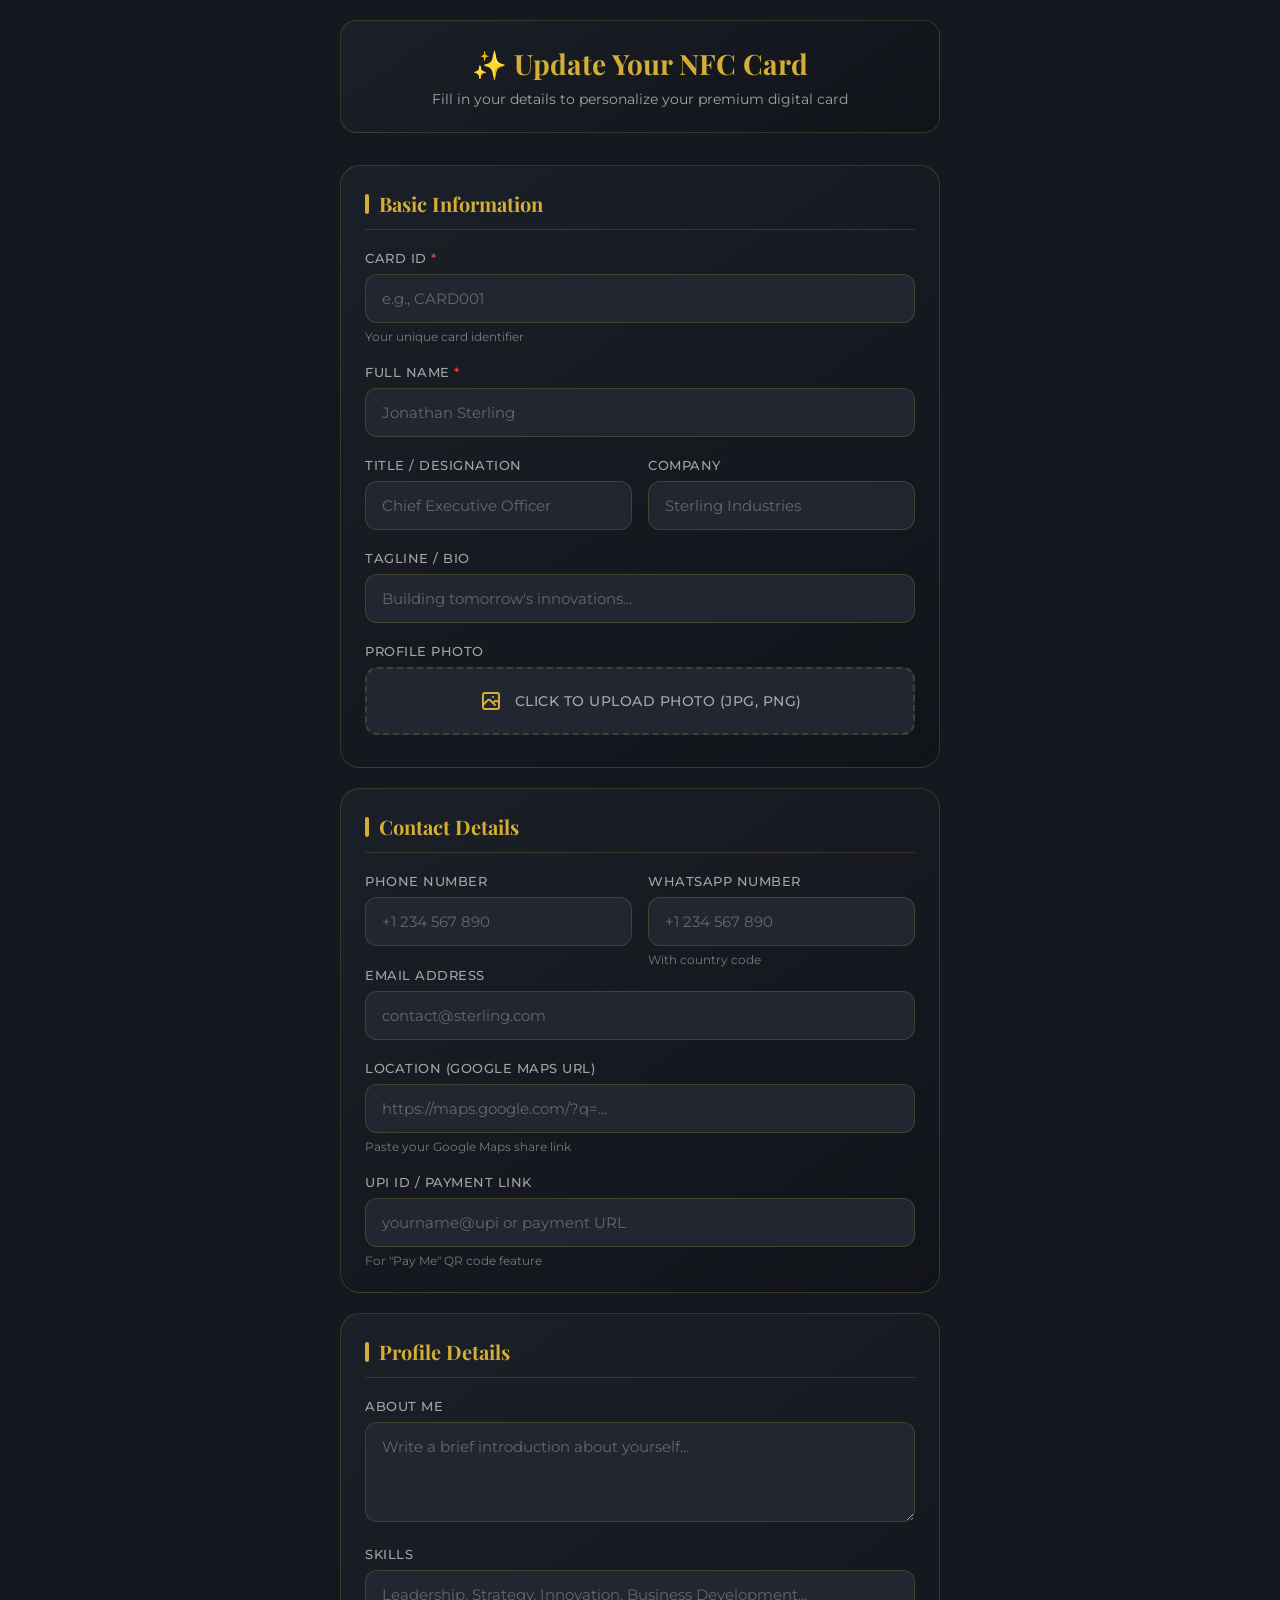
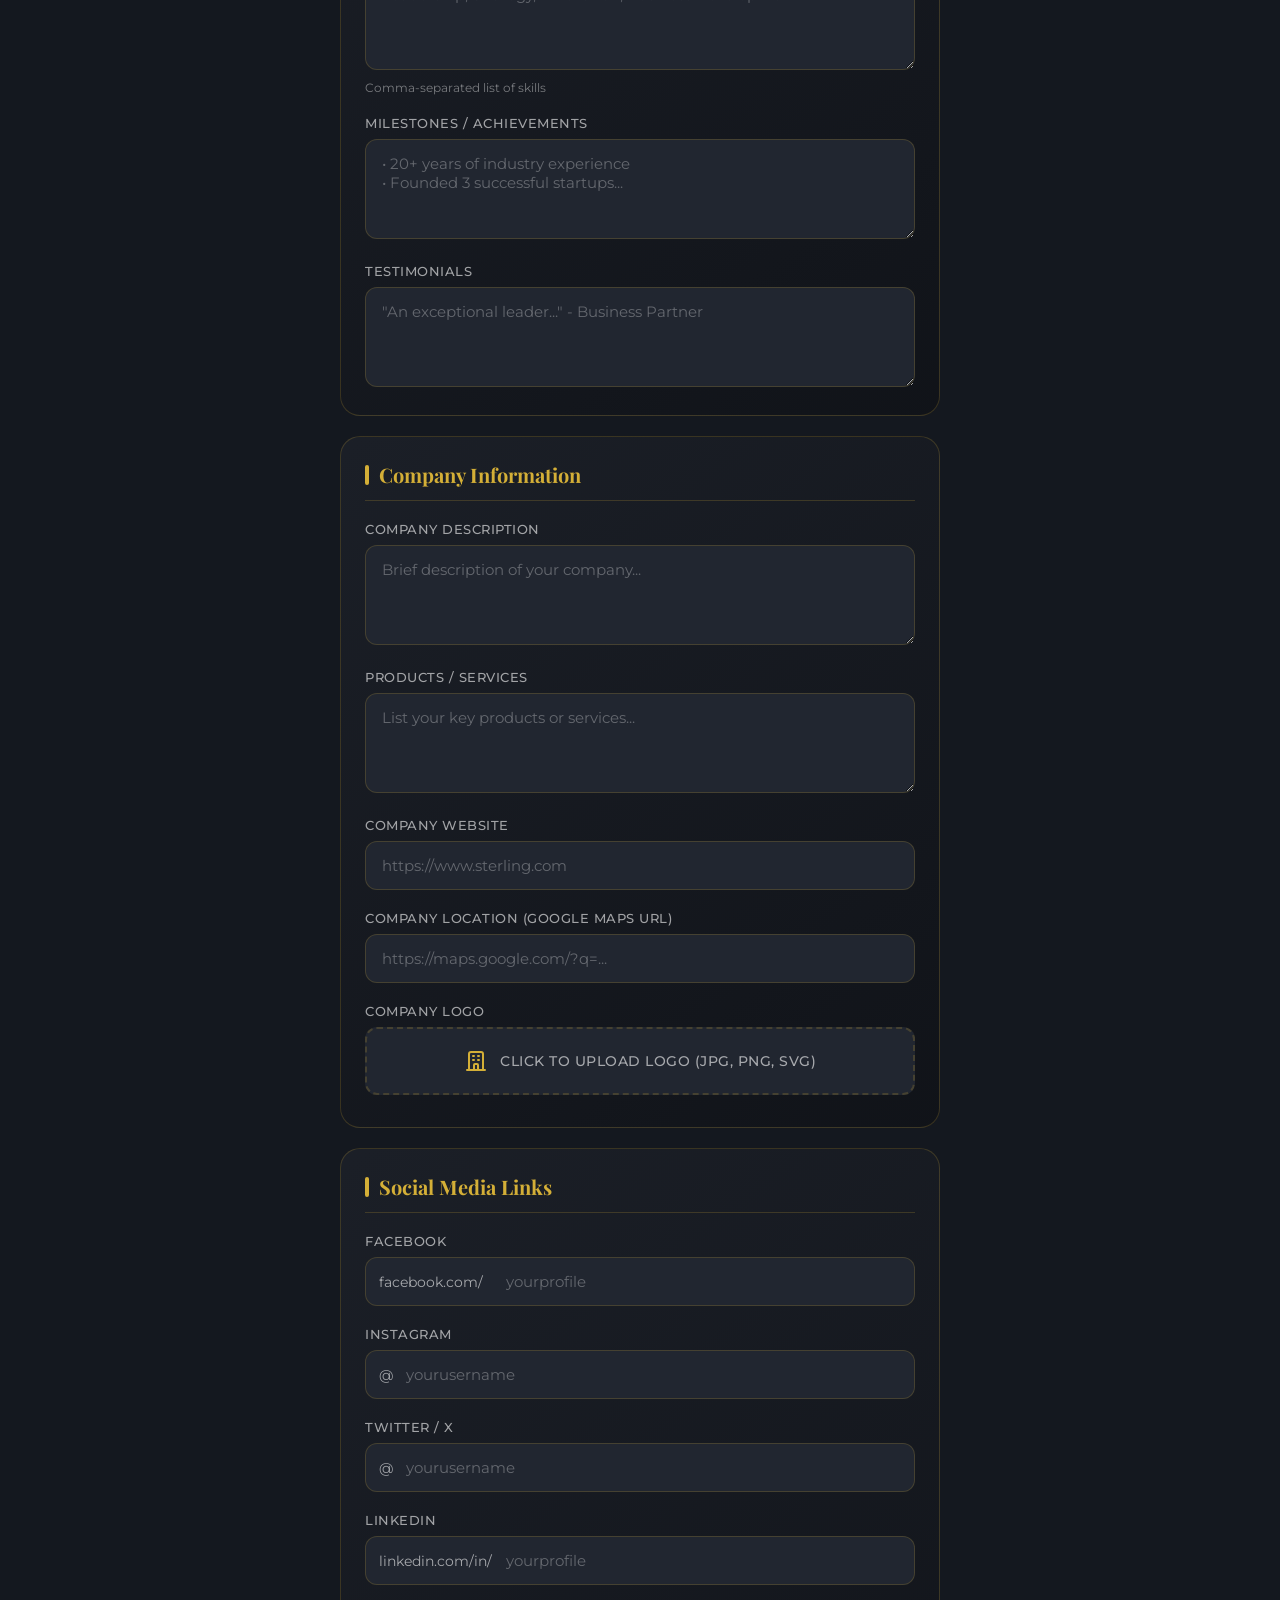
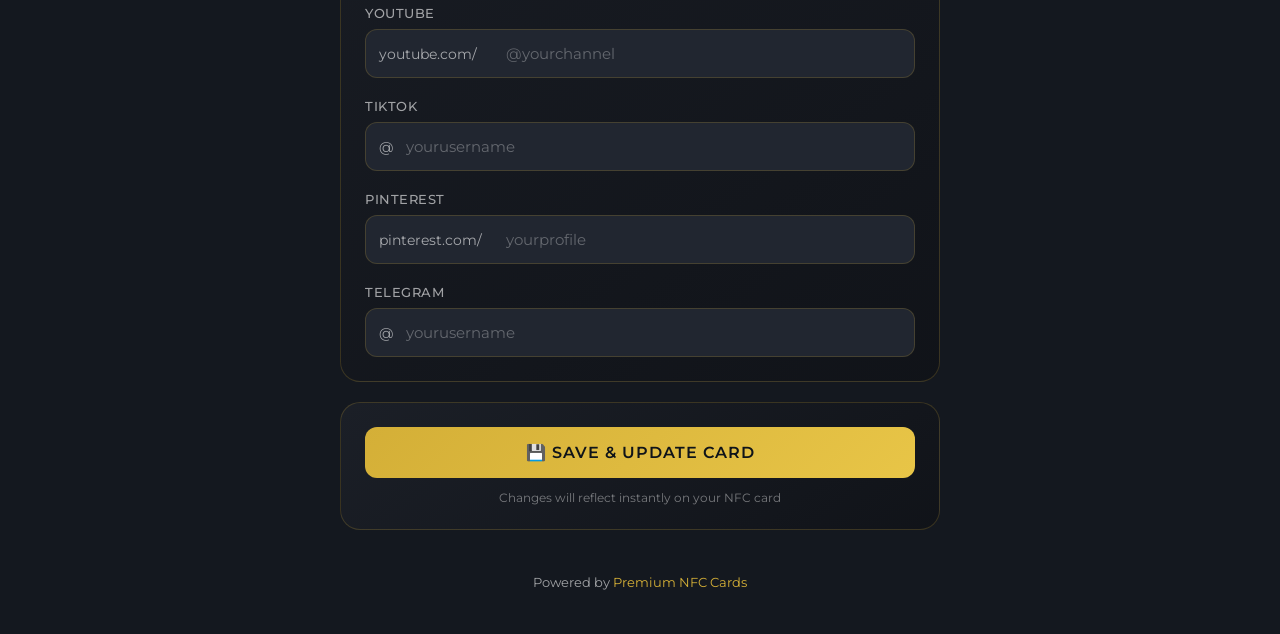
==== inputs/index.html @ bb05802d "Update index.html" ====
<!DOCTYPE html>
<html lang="en">
<head>
  <meta charset="UTF-8" />
  <meta name="viewport" content="width=device-width, initial-scale=1.0"/>
  <title>Update NFC Card | Premium NFC Cards</title>
  <link href="https://fonts.googleapis.com/css2?family=Playfair+Display:wght@400;500;600;700&family=Montserrat:wght@300;400;500;600&display=swap" rel="stylesheet">
  <style>
    :root {
      --gold: #d4af37;
      --gold-light: #e8c547;
      --dark-bg: hsl(220, 20%, 10%);
      --card-bg: hsl(220, 18%, 13%);
      --input-bg: hsl(220, 18%, 16%);
      --border: rgba(212, 175, 55, 0.2);
      --text: #f5f5f5;
      --text-muted: rgba(255, 255, 255, 0.6);
    }

    * {
      margin: 0;
      padding: 0;
      box-sizing: border-box;
    }

    body {
      font-family: 'Montserrat', sans-serif;
      background: var(--dark-bg);
      color: var(--text);
      min-height: 100vh;
      padding: 20px;
    }

    .container {
      max-width: 600px;
      margin: 0 auto;
    }

    .header {
      text-align: center;
      margin-bottom: 32px;
      padding: 24px;
      background: linear-gradient(145deg, var(--card-bg), hsl(220, 20%, 8%));
      border-radius: 16px;
      border: 1px solid var(--border);
    }

    .header h1 {
      font-family: 'Playfair Display', serif;
      font-size: 28px;
      color: var(--gold);
      margin-bottom: 8px;
    }

    .header p {
      font-size: 14px;
      color: var(--text-muted);
    }

    .form-card {
      background: linear-gradient(145deg, var(--card-bg), hsl(220, 20%, 8%));
      border-radius: 20px;
      border: 1px solid var(--border);
      padding: 24px;
      margin-bottom: 20px;
    }

    .section-title {
      font-family: 'Playfair Display', serif;
      font-size: 20px;
      color: var(--gold);
      margin-bottom: 20px;
      padding-bottom: 12px;
      border-bottom: 1px solid var(--border);
      display: flex;
      align-items: center;
      gap: 10px;
    }

    .section-title::before {
      content: '';
      width: 4px;
      height: 20px;
      background: var(--gold);
      border-radius: 2px;
    }

    .form-group {
      margin-bottom: 20px;
    }

    .form-group:last-child {
      margin-bottom: 0;
    }

    label {
      display: block;
      font-size: 13px;
      font-weight: 500;
      color: var(--text-muted);
      margin-bottom: 8px;
      text-transform: uppercase;
      letter-spacing: 0.5px;
    }

    label .required {
      color: #ef4444;
    }

    input[type="text"],
    input[type="email"],
    input[type="tel"],
    input[type="url"],
    textarea {
      width: 100%;
      padding: 14px 16px;
      background: var(--input-bg);
      border: 1px solid var(--border);
      border-radius: 12px;
      color: var(--text);
      font-family: 'Montserrat', sans-serif;
      font-size: 15px;
      transition: all 0.3s ease;
    }

    input:focus,
    textarea:focus {
      outline: none;
      border-color: var(--gold);
      box-shadow: 0 0 0 3px rgba(212, 175, 55, 0.1);
    }

    input::placeholder,
    textarea::placeholder {
      color: rgba(255, 255, 255, 0.3);
    }

    textarea {
      min-height: 100px;
      resize: vertical;
    }

    .file-input-wrapper {
      position: relative;
    }

    .file-input-label {
      display: flex;
      align-items: center;
      justify-content: center;
      gap: 12px;
      padding: 20px;
      background: var(--input-bg);
      border: 2px dashed var(--border);
      border-radius: 12px;
      cursor: pointer;
      transition: all 0.3s ease;
    }

    .file-input-label:hover {
      border-color: var(--gold);
      background: rgba(212, 175, 55, 0.05);
    }

    .file-input-label svg {
      width: 24px;
      height: 24px;
      color: var(--gold);
    }

    .file-input-label span {
      color: var(--text-muted);
      font-size: 14px;
    }

    input[type="file"] {
      position: absolute;
      opacity: 0;
      width: 100%;
      height: 100%;
      top: 0;
      left: 0;
      cursor: pointer;
    }

    .input-hint {
      font-size: 12px;
      color: var(--text-muted);
      margin-top: 6px;
      opacity: 0.7;
    }

    .input-row {
      display: grid;
      grid-template-columns: 1fr 1fr;
      gap: 16px;
    }

    @media (max-width: 480px) {
      .input-row {
        grid-template-columns: 1fr;
      }
    }

    .submit-btn {
      width: 100%;
      padding: 16px 32px;
      background: linear-gradient(135deg, var(--gold), var(--gold-light));
      border: none;
      border-radius: 12px;
      color: #0f1419;
      font-family: 'Montserrat', sans-serif;
      font-size: 16px;
      font-weight: 600;
      cursor: pointer;
      transition: all 0.3s ease;
      text-transform: uppercase;
      letter-spacing: 1px;
    }

    .submit-btn:hover {
      transform: translateY(-2px);
      box-shadow: 0 8px 24px rgba(212, 175, 55, 0.3);
    }

    .submit-btn:active {
      transform: translateY(0);
    }

    .footer {
      text-align: center;
      padding: 24px;
      color: var(--text-muted);
      font-size: 13px;
    }

    .footer a {
      color: var(--gold);
      text-decoration: none;
    }

    .preview-image {
      width: 80px;
      height: 80px;
      border-radius: 50%;
      object-fit: cover;
      border: 2px solid var(--gold);
      display: none;
      margin-top: 12px;
    }

    .social-input {
      position: relative;
    }

    .social-input .prefix {
      position: absolute;
      left: 14px;
      top: 50%;
      transform: translateY(-50%);
      color: var(--text-muted);
      font-size: 14px;
    }

    .social-input input {
      padding-left: 140px;
    }

    .social-input.short input {
      padding-left: 40px;
    }
  </style>
</head>
<body>
  <div class="container">
    <div class="header">
      <h1>✨ Update Your NFC Card</h1>
      <p>Fill in your details to personalize your premium digital card</p>
    </div>

    <form id="nfc-form" action="/api/update" method="POST" enctype="multipart/form-data">
      
      <!-- Basic Info -->
      <div class="form-card">
        <h2 class="section-title">Basic Information</h2>
        
        <div class="form-group">
          <label>Card ID <span class="required">*</span></label>
          <input type="text" name="card_id" placeholder="e.g., CARD001" required />
          <p class="input-hint">Your unique card identifier</p>
        </div>

        <div class="form-group">
          <label>Full Name <span class="required">*</span></label>
          <input type="text" name="name" placeholder="Jonathan Sterling" required />
        </div>

        <div class="input-row">
          <div class="form-group">
            <label>Title / Designation</label>
            <input type="text" name="title" placeholder="Chief Executive Officer" />
          </div>
          <div class="form-group">
            <label>Company</label>
            <input type="text" name="company" placeholder="Sterling Industries" />
          </div>
        </div>

        <div class="form-group">
          <label>Tagline / Bio</label>
          <input type="text" name="tagline" placeholder="Building tomorrow's innovations..." />
        </div>

        <div class="form-group">
          <label>Profile Photo</label>
          <div class="file-input-wrapper">
            <label class="file-input-label" for="photo">
              <svg xmlns="http://www.w3.org/2000/svg" fill="none" viewBox="0 0 24 24" stroke="currentColor">
                <path stroke-linecap="round" stroke-linejoin="round" stroke-width="2" d="M4 16l4.586-4.586a2 2 0 012.828 0L16 16m-2-2l1.586-1.586a2 2 0 012.828 0L20 14m-6-6h.01M6 20h12a2 2 0 002-2V6a2 2 0 00-2-2H6a2 2 0 00-2 2v12a2 2 0 002 2z" />
              </svg>
              <span>Click to upload photo (JPG, PNG)</span>
            </label>
            <input type="file" id="photo" name="photo" accept="image/jpeg,image/png,image/webp" />
          </div>
          <img id="photo-preview" class="preview-image" alt="Preview" />
        </div>
      </div>

      <!-- Contact Section -->
      <div class="form-card">
        <h2 class="section-title">Contact Details</h2>

        <div class="input-row">
          <div class="form-group">
            <label>Phone Number</label>
            <input type="tel" name="phone" placeholder="+1 234 567 890" />
          </div>
          <div class="form-group">
            <label>WhatsApp Number</label>
            <input type="tel" name="whatsapp" placeholder="+1 234 567 890" />
            <p class="input-hint">With country code</p>
          </div>
        </div>

        <div class="form-group">
          <label>Email Address</label>
          <input type="email" name="email" placeholder="contact@sterling.com" />
        </div>

        <div class="form-group">
          <label>Location (Google Maps URL)</label>
          <input type="url" name="location" placeholder="https://maps.google.com/?q=..." />
          <p class="input-hint">Paste your Google Maps share link</p>
        </div>

        <div class="form-group">
          <label>UPI ID / Payment Link</label>
          <input type="text" name="upi" placeholder="yourname@upi or payment URL" />
          <p class="input-hint">For "Pay Me" QR code feature</p>
        </div>
      </div>

      <!-- Profile Section -->
      <div class="form-card">
        <h2 class="section-title">Profile Details</h2>

        <div class="form-group">
          <label>About Me</label>
          <textarea name="about" placeholder="Write a brief introduction about yourself..."></textarea>
        </div>

        <div class="form-group">
          <label>Skills</label>
          <textarea name="skills" placeholder="Leadership, Strategy, Innovation, Business Development..."></textarea>
          <p class="input-hint">Comma-separated list of skills</p>
        </div>

        <div class="form-group">
          <label>Milestones / Achievements</label>
          <textarea name="milestones" placeholder="• 20+ years of industry experience&#10;• Founded 3 successful startups..."></textarea>
        </div>

        <div class="form-group">
          <label>Testimonials</label>
          <textarea name="testimonials" placeholder='"An exceptional leader..." - Business Partner'></textarea>
        </div>
      </div>

      <!-- Company Section -->
      <div class="form-card">
        <h2 class="section-title">Company Information</h2>

        <div class="form-group">
          <label>Company Description</label>
          <textarea name="company_desc" placeholder="Brief description of your company..."></textarea>
        </div>

        <div class="form-group">
          <label>Products / Services</label>
          <textarea name="products" placeholder="List your key products or services..."></textarea>
        </div>

        <div class="form-group">
          <label>Company Website</label>
          <input type="url" name="website" placeholder="https://www.sterling.com" />
        </div>

        <div class="form-group">
          <label>Company Location (Google Maps URL)</label>
          <input type="url" name="company_location" placeholder="https://maps.google.com/?q=..." />
        </div>

        <div class="form-group">
          <label>Company Logo</label>
          <div class="file-input-wrapper">
            <label class="file-input-label" for="logo">
              <svg xmlns="http://www.w3.org/2000/svg" fill="none" viewBox="0 0 24 24" stroke="currentColor">
                <path stroke-linecap="round" stroke-linejoin="round" stroke-width="2" d="M19 21V5a2 2 0 00-2-2H7a2 2 0 00-2 2v16m14 0h2m-2 0h-5m-9 0H3m2 0h5M9 7h1m-1 4h1m4-4h1m-1 4h1m-5 10v-5a1 1 0 011-1h2a1 1 0 011 1v5m-4 0h4" />
              </svg>
              <span>Click to upload logo (JPG, PNG, SVG)</span>
            </label>
            <input type="file" id="logo" name="logo" accept="image/jpeg,image/png,image/svg+xml,image/webp" />
          </div>
        </div>
      </div>

      <!-- Social Media Section -->
      <div class="form-card">
        <h2 class="section-title">Social Media Links</h2>

        <div class="form-group">
          <label>Facebook</label>
          <div class="social-input">
            <span class="prefix">facebook.com/</span>
            <input type="text" name="facebook" placeholder="yourprofile" />
          </div>
        </div>

        <div class="form-group">
          <label>Instagram</label>
          <div class="social-input short">
            <span class="prefix">@</span>
            <input type="text" name="instagram" placeholder="yourusername" />
          </div>
        </div>

        <div class="form-group">
          <label>Twitter / X</label>
          <div class="social-input short">
            <span class="prefix">@</span>
            <input type="text" name="twitter" placeholder="yourusername" />
          </div>
        </div>

        <div class="form-group">
          <label>LinkedIn</label>
          <div class="social-input">
            <span class="prefix">linkedin.com/in/</span>
            <input type="text" name="linkedin" placeholder="yourprofile" />
          </div>
        </div>

        <div class="form-group">
          <label>YouTube</label>
          <div class="social-input">
            <span class="prefix">youtube.com/</span>
            <input type="text" name="youtube" placeholder="@yourchannel" />
          </div>
        </div>

        <div class="form-group">
          <label>TikTok</label>
          <div class="social-input short">
            <span class="prefix">@</span>
            <input type="text" name="tiktok" placeholder="yourusername" />
          </div>
        </div>

        <div class="form-group">
          <label>Pinterest</label>
          <div class="social-input">
            <span class="prefix">pinterest.com/</span>
            <input type="text" name="pinterest" placeholder="yourprofile" />
          </div>
        </div>

        <div class="form-group">
          <label>Telegram</label>
          <div class="social-input short">
            <span class="prefix">@</span>
            <input type="text" name="telegram" placeholder="yourusername" />
          </div>
        </div>
      </div>

      <!-- Submit -->
      <div class="form-card">
        <button type="submit" class="submit-btn">💾 Save & Update Card</button>
        <p class="input-hint" style="text-align: center; margin-top: 12px;">Changes will reflect instantly on your NFC card</p>
      </div>

    </form>

    <div class="footer">
      <p>Powered by <a href="#">Premium NFC Cards</a></p>
    </div>
  </div>

 <script>
  const API_URL = "https://nfc-develop.data-brandstack.workers.dev/api/update";
  const ADMIN_TOKEN = "3f7c1e9a-6c2b-4b5e-9d44-91c2c0a6b9fd";

  document.getElementById('photo').addEventListener('change', function(e) {
    const file = e.target.files[0];
    if (file) {
      const reader = new FileReader();
      reader.onload = function(e) {
        const preview = document.getElementById('photo-preview');
        preview.src = e.target.result;
        preview.style.display = 'block';
      };
      reader.readAsDataURL(file);
    }
  });

  document.getElementById('nfc-form').addEventListener('submit', async function (e) {
    e.preventDefault();

    const formData = new FormData(this);
    const submitBtn = this.querySelector('.submit-btn');

    submitBtn.textContent = 'Updating...';
    submitBtn.disabled = true;

    try {
      const response = await fetch(API_URL, {
        method: 'POST',
        headers: {
          'Authorization': `Bearer ${ADMIN_TOKEN}`
        },
        body: formData
      });

      const result = await response.json();

      if (!response.ok) {
        throw new Error(result.message || 'Update failed');
      }

      alert('✅ Your NFC card has been updated successfully!');
    } catch (err) {
      console.error(err);
      alert('❌ Failed to update card. Please try again.');
    } finally {
      submitBtn.textContent = '💾 Save & Update Card';
      submitBtn.disabled = false;
    }
  });
</script>
</body>
</html>
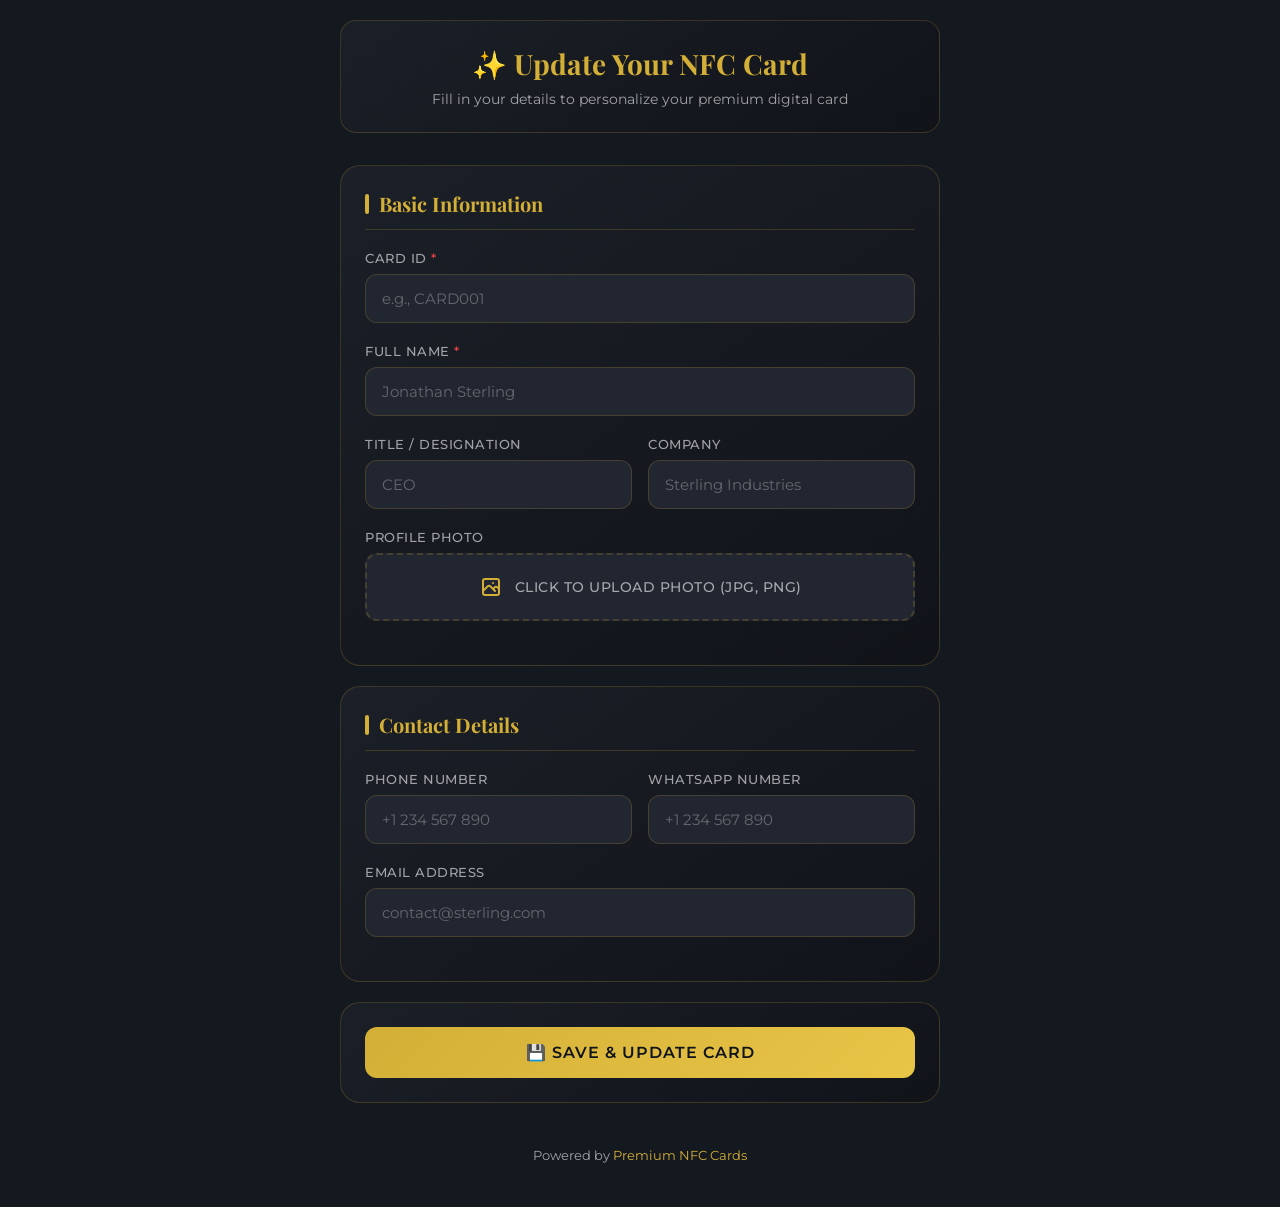
==== commit 3d314673: "Update index.html" ====
--- a/inputs/index.html
+++ b/inputs/index.html
@@ -16,259 +16,43 @@
       --text: #f5f5f5;
       --text-muted: rgba(255, 255, 255, 0.6);
     }
-
-    * {
-      margin: 0;
-      padding: 0;
-      box-sizing: border-box;
+    * {margin:0; padding:0; box-sizing:border-box;}
+    body {font-family:'Montserrat',sans-serif; background:var(--dark-bg); color:var(--text); min-height:100vh; padding:20px;}
+    .container {max-width:600px; margin:0 auto;}
+    .header {text-align:center; margin-bottom:32px; padding:24px; background:linear-gradient(145deg,var(--card-bg),hsl(220,20%,8%)); border-radius:16px; border:1px solid var(--border);}
+    .header h1 {font-family:'Playfair Display', serif; font-size:28px; color:var(--gold); margin-bottom:8px;}
+    .header p {font-size:14px; color:var(--text-muted);}
+    .form-card {background:linear-gradient(145deg,var(--card-bg),hsl(220,20%,8%)); border-radius:20px; border:1px solid var(--border); padding:24px; margin-bottom:20px;}
+    .section-title {font-family:'Playfair Display',serif; font-size:20px; color:var(--gold); margin-bottom:20px; padding-bottom:12px; border-bottom:1px solid var(--border); display:flex; align-items:center; gap:10px;}
+    .section-title::before {content:''; width:4px; height:20px; background:var(--gold); border-radius:2px;}
+    .form-group {margin-bottom:20px;}
+    label {display:block; font-size:13px; font-weight:500; color:var(--text-muted); margin-bottom:8px; text-transform:uppercase; letter-spacing:0.5px;}
+    label .required {color:#ef4444;}
+    input[type="text"], input[type="email"], input[type="tel"], input[type="url"], textarea {
+      width:100%; padding:14px 16px; background:var(--input-bg); border:1px solid var(--border); border-radius:12px; color:var(--text); font-family:'Montserrat',sans-serif; font-size:15px; transition:all 0.3s ease;
     }
-
-    body {
-      font-family: 'Montserrat', sans-serif;
-      background: var(--dark-bg);
-      color: var(--text);
-      min-height: 100vh;
-      padding: 20px;
-    }
-
-    .container {
-      max-width: 600px;
-      margin: 0 auto;
-    }
-
-    .header {
-      text-align: center;
-      margin-bottom: 32px;
-      padding: 24px;
-      background: linear-gradient(145deg, var(--card-bg), hsl(220, 20%, 8%));
-      border-radius: 16px;
-      border: 1px solid var(--border);
-    }
-
-    .header h1 {
-      font-family: 'Playfair Display', serif;
-      font-size: 28px;
-      color: var(--gold);
-      margin-bottom: 8px;
-    }
-
-    .header p {
-      font-size: 14px;
-      color: var(--text-muted);
-    }
-
-    .form-card {
-      background: linear-gradient(145deg, var(--card-bg), hsl(220, 20%, 8%));
-      border-radius: 20px;
-      border: 1px solid var(--border);
-      padding: 24px;
-      margin-bottom: 20px;
-    }
-
-    .section-title {
-      font-family: 'Playfair Display', serif;
-      font-size: 20px;
-      color: var(--gold);
-      margin-bottom: 20px;
-      padding-bottom: 12px;
-      border-bottom: 1px solid var(--border);
-      display: flex;
-      align-items: center;
-      gap: 10px;
-    }
-
-    .section-title::before {
-      content: '';
-      width: 4px;
-      height: 20px;
-      background: var(--gold);
-      border-radius: 2px;
-    }
-
-    .form-group {
-      margin-bottom: 20px;
-    }
-
-    .form-group:last-child {
-      margin-bottom: 0;
-    }
-
-    label {
-      display: block;
-      font-size: 13px;
-      font-weight: 500;
-      color: var(--text-muted);
-      margin-bottom: 8px;
-      text-transform: uppercase;
-      letter-spacing: 0.5px;
-    }
-
-    label .required {
-      color: #ef4444;
-    }
-
-    input[type="text"],
-    input[type="email"],
-    input[type="tel"],
-    input[type="url"],
-    textarea {
-      width: 100%;
-      padding: 14px 16px;
-      background: var(--input-bg);
-      border: 1px solid var(--border);
-      border-radius: 12px;
-      color: var(--text);
-      font-family: 'Montserrat', sans-serif;
-      font-size: 15px;
-      transition: all 0.3s ease;
-    }
-
-    input:focus,
-    textarea:focus {
-      outline: none;
-      border-color: var(--gold);
-      box-shadow: 0 0 0 3px rgba(212, 175, 55, 0.1);
-    }
-
-    input::placeholder,
-    textarea::placeholder {
-      color: rgba(255, 255, 255, 0.3);
-    }
-
-    textarea {
-      min-height: 100px;
-      resize: vertical;
-    }
-
-    .file-input-wrapper {
-      position: relative;
-    }
-
-    .file-input-label {
-      display: flex;
-      align-items: center;
-      justify-content: center;
-      gap: 12px;
-      padding: 20px;
-      background: var(--input-bg);
-      border: 2px dashed var(--border);
-      border-radius: 12px;
-      cursor: pointer;
-      transition: all 0.3s ease;
-    }
-
-    .file-input-label:hover {
-      border-color: var(--gold);
-      background: rgba(212, 175, 55, 0.05);
-    }
-
-    .file-input-label svg {
-      width: 24px;
-      height: 24px;
-      color: var(--gold);
-    }
-
-    .file-input-label span {
-      color: var(--text-muted);
-      font-size: 14px;
-    }
-
-    input[type="file"] {
-      position: absolute;
-      opacity: 0;
-      width: 100%;
-      height: 100%;
-      top: 0;
-      left: 0;
-      cursor: pointer;
-    }
-
-    .input-hint {
-      font-size: 12px;
-      color: var(--text-muted);
-      margin-top: 6px;
-      opacity: 0.7;
-    }
-
-    .input-row {
-      display: grid;
-      grid-template-columns: 1fr 1fr;
-      gap: 16px;
-    }
-
-    @media (max-width: 480px) {
-      .input-row {
-        grid-template-columns: 1fr;
-      }
-    }
-
-    .submit-btn {
-      width: 100%;
-      padding: 16px 32px;
-      background: linear-gradient(135deg, var(--gold), var(--gold-light));
-      border: none;
-      border-radius: 12px;
-      color: #0f1419;
-      font-family: 'Montserrat', sans-serif;
-      font-size: 16px;
-      font-weight: 600;
-      cursor: pointer;
-      transition: all 0.3s ease;
-      text-transform: uppercase;
-      letter-spacing: 1px;
-    }
-
-    .submit-btn:hover {
-      transform: translateY(-2px);
-      box-shadow: 0 8px 24px rgba(212, 175, 55, 0.3);
-    }
-
-    .submit-btn:active {
-      transform: translateY(0);
-    }
-
-    .footer {
-      text-align: center;
-      padding: 24px;
-      color: var(--text-muted);
-      font-size: 13px;
-    }
-
-    .footer a {
-      color: var(--gold);
-      text-decoration: none;
-    }
-
-    .preview-image {
-      width: 80px;
-      height: 80px;
-      border-radius: 50%;
-      object-fit: cover;
-      border: 2px solid var(--gold);
-      display: none;
-      margin-top: 12px;
-    }
-
-    .social-input {
-      position: relative;
-    }
-
-    .social-input .prefix {
-      position: absolute;
-      left: 14px;
-      top: 50%;
-      transform: translateY(-50%);
-      color: var(--text-muted);
-      font-size: 14px;
-    }
-
-    .social-input input {
-      padding-left: 140px;
-    }
-
-    .social-input.short input {
-      padding-left: 40px;
-    }
+    input:focus, textarea:focus {outline:none; border-color:var(--gold); box-shadow:0 0 0 3px rgba(212,175,55,0.1);}
+    input::placeholder, textarea::placeholder {color:rgba(255,255,255,0.3);}
+    textarea {min-height:100px; resize:vertical;}
+    .file-input-wrapper {position:relative;}
+    .file-input-label {display:flex; align-items:center; justify-content:center; gap:12px; padding:20px; background:var(--input-bg); border:2px dashed var(--border); border-radius:12px; cursor:pointer; transition:all 0.3s ease;}
+    .file-input-label:hover {border-color:var(--gold); background:rgba(212,175,55,0.05);}
+    .file-input-label svg {width:24px; height:24px; color:var(--gold);}
+    .file-input-label span {color:var(--text-muted); font-size:14px;}
+    input[type="file"] {position:absolute; opacity:0; width:100%; height:100%; top:0; left:0; cursor:pointer;}
+    .input-hint {font-size:12px; color:var(--text-muted); margin-top:6px; opacity:0.7;}
+    .input-row {display:grid; grid-template-columns:1fr 1fr; gap:16px;}
+    @media (max-width:480px) {.input-row {grid-template-columns:1fr;}}
+    .submit-btn {width:100%; padding:16px 32px; background:linear-gradient(135deg,var(--gold),var(--gold-light)); border:none; border-radius:12px; color:#0f1419; font-family:'Montserrat',sans-serif; font-size:16px; font-weight:600; cursor:pointer; transition:all 0.3s ease; text-transform:uppercase; letter-spacing:1px;}
+    .submit-btn:hover {transform:translateY(-2px); box-shadow:0 8px 24px rgba(212,175,55,0.3);}
+    .submit-btn:active {transform:translateY(0);}
+    .footer {text-align:center; padding:24px; color:var(--text-muted); font-size:13px;}
+    .footer a {color:var(--gold); text-decoration:none;}
+    .preview-image {width:80px; height:80px; border-radius:50%; object-fit:cover; border:2px solid var(--gold); display:none; margin-top:12px;}
+    .social-input {position:relative;}
+    .social-input .prefix {position:absolute; left:14px; top:50%; transform:translateY(-50%); color:var(--text-muted); font-size:14px;}
+    .social-input input {padding-left:140px;}
+    .social-input.short input {padding-left:40px;}
   </style>
 </head>
 <body>
@@ -278,39 +62,28 @@
       <p>Fill in your details to personalize your premium digital card</p>
     </div>
 
-    <form id="nfc-form" action="/api/update" method="POST" enctype="multipart/form-data">
-      
+    <form id="nfc-form">
       <!-- Basic Info -->
       <div class="form-card">
         <h2 class="section-title">Basic Information</h2>
-        
         <div class="form-group">
           <label>Card ID <span class="required">*</span></label>
           <input type="text" name="card_id" placeholder="e.g., CARD001" required />
-          <p class="input-hint">Your unique card identifier</p>
-        </div>
-
+        </div>
         <div class="form-group">
           <label>Full Name <span class="required">*</span></label>
           <input type="text" name="name" placeholder="Jonathan Sterling" required />
         </div>
-
         <div class="input-row">
           <div class="form-group">
             <label>Title / Designation</label>
-            <input type="text" name="title" placeholder="Chief Executive Officer" />
+            <input type="text" name="title" placeholder="CEO" />
           </div>
           <div class="form-group">
             <label>Company</label>
             <input type="text" name="company" placeholder="Sterling Industries" />
           </div>
         </div>
-
-        <div class="form-group">
-          <label>Tagline / Bio</label>
-          <input type="text" name="tagline" placeholder="Building tomorrow's innovations..." />
-        </div>
-
         <div class="form-group">
           <label>Profile Photo</label>
           <div class="file-input-wrapper">
@@ -329,7 +102,6 @@
       <!-- Contact Section -->
       <div class="form-card">
         <h2 class="section-title">Contact Details</h2>
-
         <div class="input-row">
           <div class="form-group">
             <label>Phone Number</label>
@@ -338,167 +110,18 @@
           <div class="form-group">
             <label>WhatsApp Number</label>
             <input type="tel" name="whatsapp" placeholder="+1 234 567 890" />
-            <p class="input-hint">With country code</p>
-          </div>
-        </div>
-
+          </div>
+        </div>
         <div class="form-group">
           <label>Email Address</label>
           <input type="email" name="email" placeholder="contact@sterling.com" />
-        </div>
-
-        <div class="form-group">
-          <label>Location (Google Maps URL)</label>
-          <input type="url" name="location" placeholder="https://maps.google.com/?q=..." />
-          <p class="input-hint">Paste your Google Maps share link</p>
-        </div>
-
-        <div class="form-group">
-          <label>UPI ID / Payment Link</label>
-          <input type="text" name="upi" placeholder="yourname@upi or payment URL" />
-          <p class="input-hint">For "Pay Me" QR code feature</p>
-        </div>
-      </div>
-
-      <!-- Profile Section -->
-      <div class="form-card">
-        <h2 class="section-title">Profile Details</h2>
-
-        <div class="form-group">
-          <label>About Me</label>
-          <textarea name="about" placeholder="Write a brief introduction about yourself..."></textarea>
-        </div>
-
-        <div class="form-group">
-          <label>Skills</label>
-          <textarea name="skills" placeholder="Leadership, Strategy, Innovation, Business Development..."></textarea>
-          <p class="input-hint">Comma-separated list of skills</p>
-        </div>
-
-        <div class="form-group">
-          <label>Milestones / Achievements</label>
-          <textarea name="milestones" placeholder="• 20+ years of industry experience&#10;• Founded 3 successful startups..."></textarea>
-        </div>
-
-        <div class="form-group">
-          <label>Testimonials</label>
-          <textarea name="testimonials" placeholder='"An exceptional leader..." - Business Partner'></textarea>
-        </div>
-      </div>
-
-      <!-- Company Section -->
-      <div class="form-card">
-        <h2 class="section-title">Company Information</h2>
-
-        <div class="form-group">
-          <label>Company Description</label>
-          <textarea name="company_desc" placeholder="Brief description of your company..."></textarea>
-        </div>
-
-        <div class="form-group">
-          <label>Products / Services</label>
-          <textarea name="products" placeholder="List your key products or services..."></textarea>
-        </div>
-
-        <div class="form-group">
-          <label>Company Website</label>
-          <input type="url" name="website" placeholder="https://www.sterling.com" />
-        </div>
-
-        <div class="form-group">
-          <label>Company Location (Google Maps URL)</label>
-          <input type="url" name="company_location" placeholder="https://maps.google.com/?q=..." />
-        </div>
-
-        <div class="form-group">
-          <label>Company Logo</label>
-          <div class="file-input-wrapper">
-            <label class="file-input-label" for="logo">
-              <svg xmlns="http://www.w3.org/2000/svg" fill="none" viewBox="0 0 24 24" stroke="currentColor">
-                <path stroke-linecap="round" stroke-linejoin="round" stroke-width="2" d="M19 21V5a2 2 0 00-2-2H7a2 2 0 00-2 2v16m14 0h2m-2 0h-5m-9 0H3m2 0h5M9 7h1m-1 4h1m4-4h1m-1 4h1m-5 10v-5a1 1 0 011-1h2a1 1 0 011 1v5m-4 0h4" />
-              </svg>
-              <span>Click to upload logo (JPG, PNG, SVG)</span>
-            </label>
-            <input type="file" id="logo" name="logo" accept="image/jpeg,image/png,image/svg+xml,image/webp" />
-          </div>
-        </div>
-      </div>
-
-      <!-- Social Media Section -->
-      <div class="form-card">
-        <h2 class="section-title">Social Media Links</h2>
-
-        <div class="form-group">
-          <label>Facebook</label>
-          <div class="social-input">
-            <span class="prefix">facebook.com/</span>
-            <input type="text" name="facebook" placeholder="yourprofile" />
-          </div>
-        </div>
-
-        <div class="form-group">
-          <label>Instagram</label>
-          <div class="social-input short">
-            <span class="prefix">@</span>
-            <input type="text" name="instagram" placeholder="yourusername" />
-          </div>
-        </div>
-
-        <div class="form-group">
-          <label>Twitter / X</label>
-          <div class="social-input short">
-            <span class="prefix">@</span>
-            <input type="text" name="twitter" placeholder="yourusername" />
-          </div>
-        </div>
-
-        <div class="form-group">
-          <label>LinkedIn</label>
-          <div class="social-input">
-            <span class="prefix">linkedin.com/in/</span>
-            <input type="text" name="linkedin" placeholder="yourprofile" />
-          </div>
-        </div>
-
-        <div class="form-group">
-          <label>YouTube</label>
-          <div class="social-input">
-            <span class="prefix">youtube.com/</span>
-            <input type="text" name="youtube" placeholder="@yourchannel" />
-          </div>
-        </div>
-
-        <div class="form-group">
-          <label>TikTok</label>
-          <div class="social-input short">
-            <span class="prefix">@</span>
-            <input type="text" name="tiktok" placeholder="yourusername" />
-          </div>
-        </div>
-
-        <div class="form-group">
-          <label>Pinterest</label>
-          <div class="social-input">
-            <span class="prefix">pinterest.com/</span>
-            <input type="text" name="pinterest" placeholder="yourprofile" />
-          </div>
-        </div>
-
-        <div class="form-group">
-          <label>Telegram</label>
-          <div class="social-input short">
-            <span class="prefix">@</span>
-            <input type="text" name="telegram" placeholder="yourusername" />
-          </div>
         </div>
       </div>
 
       <!-- Submit -->
       <div class="form-card">
         <button type="submit" class="submit-btn">💾 Save & Update Card</button>
-        <p class="input-hint" style="text-align: center; margin-top: 12px;">Changes will reflect instantly on your NFC card</p>
       </div>
-
     </form>
 
     <div class="footer">
@@ -506,56 +129,81 @@
     </div>
   </div>
 
- <script>
-  const API_URL = "https://nfc-develop.data-brandstack.workers.dev/api/update";
-  const ADMIN_TOKEN = "3f7c1e9a-6c2b-4b5e-9d44-91c2c0a6b9fd";
-
-  document.getElementById('photo').addEventListener('change', function(e) {
-    const file = e.target.files[0];
-    if (file) {
-      const reader = new FileReader();
-      reader.onload = function(e) {
-        const preview = document.getElementById('photo-preview');
-        preview.src = e.target.result;
-        preview.style.display = 'block';
-      };
-      reader.readAsDataURL(file);
-    }
-  });
-
-  document.getElementById('nfc-form').addEventListener('submit', async function (e) {
-    e.preventDefault();
-
-    const formData = new FormData(this);
-    const submitBtn = this.querySelector('.submit-btn');
-
-    submitBtn.textContent = 'Updating...';
-    submitBtn.disabled = true;
-
-    try {
-      const response = await fetch(API_URL, {
-        method: 'POST',
-        headers: {
-          'Authorization': `Bearer ${ADMIN_TOKEN}`
-        },
-        body: formData
-      });
-
-      const result = await response.json();
-
-      if (!response.ok) {
-        throw new Error(result.message || 'Update failed');
-      }
-
-      alert('✅ Your NFC card has been updated successfully!');
-    } catch (err) {
-      console.error(err);
-      alert('❌ Failed to update card. Please try again.');
-    } finally {
-      submitBtn.textContent = '💾 Save & Update Card';
-      submitBtn.disabled = false;
-    }
-  });
+<script>
+const API_URL = "https://nfc-develop.data-brandstack.workers.dev/api/update";
+const ADMIN_TOKEN = "3f7c1e9a-6c2b-4b5e-9d44-91c2c0a6b9fd";
+
+let photoBase64 = "";
+
+// Profile photo preview & Base64
+document.getElementById('photo').addEventListener('change', function(e){
+  const file = e.target.files[0];
+  if(!file) return;
+  const reader = new FileReader();
+  reader.onload = function(evt){
+    document.getElementById('photo-preview').src = evt.target.result;
+    document.getElementById('photo-preview').style.display = 'block';
+    // Remove data prefix for VCF
+    photoBase64 = evt.target.result.split(',')[1];
+  };
+  reader.readAsDataURL(file);
+});
+
+// Generate VCF file
+function generateVCF(data) {
+  let vcf = `BEGIN:VCARD
+VERSION:3.0
+FN:${data.name || ""}
+ORG:${data.company || ""}
+TITLE:${data.title || ""}
+TEL;TYPE=WORK,VOICE:${data.phone || ""}
+EMAIL:${data.email || ""}
+`;
+  if(photoBase64){
+    vcf += `PHOTO;ENCODING=b;TYPE=JPEG:${photoBase64}\n`;
+  }
+  vcf += "END:VCARD";
+
+  const blob = new Blob([vcf], {type:'text/vcard'});
+  const url = URL.createObjectURL(blob);
+  const a = document.createElement('a');
+  a.href = url;
+  a.download = `${data.name || 'contact'}.vcf`;
+  a.click();
+  URL.revokeObjectURL(url);
+}
+
+// Form submission
+document.getElementById('nfc-form').addEventListener('submit', async function(e){
+  e.preventDefault();
+  const formData = new FormData(this);
+  const submitBtn = this.querySelector('.submit-btn');
+  submitBtn.textContent = 'Updating...';
+  submitBtn.disabled = true;
+
+  try{
+    const response = await fetch(API_URL,{
+      method:'POST',
+      headers:{ 'Authorization': `Bearer ${ADMIN_TOKEN}` },
+      body: formData
+    });
+    const result = await response.json();
+    if(!response.ok) throw new Error(result.message || 'Update failed');
+
+    alert('✅ Your NFC card has been updated successfully!');
+    
+    // Generate VCF after success
+    const vcfData = Object.fromEntries(formData.entries());
+    generateVCF(vcfData);
+
+  } catch(err){
+    console.error(err);
+    alert('❌ Failed to update card. Please try again.');
+  } finally{
+    submitBtn.textContent = '💾 Save & Update Card';
+    submitBtn.disabled = false;
+  }
+});
 </script>
 </body>
 </html>
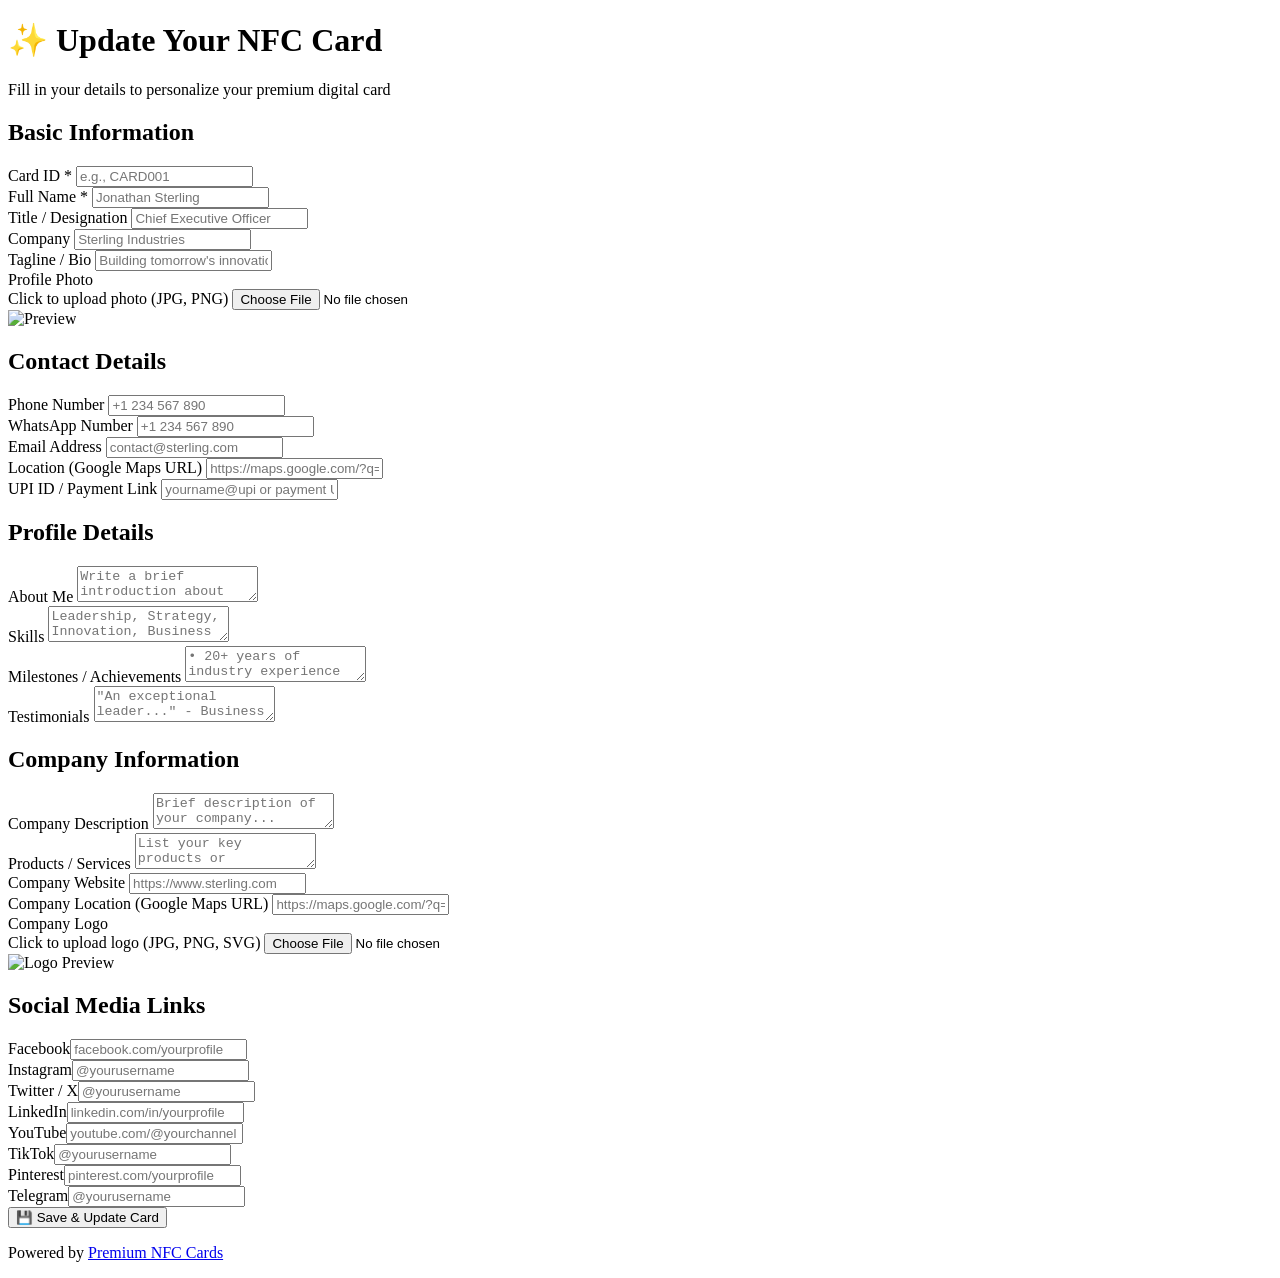
==== commit 7deee6b7: "Update index.html" ====
--- a/inputs/index.html
+++ b/inputs/index.html
@@ -1,209 +1,161 @@
 <!DOCTYPE html>
 <html lang="en">
 <head>
-  <meta charset="UTF-8" />
-  <meta name="viewport" content="width=device-width, initial-scale=1.0"/>
-  <title>Update NFC Card | Premium NFC Cards</title>
-  <link href="https://fonts.googleapis.com/css2?family=Playfair+Display:wght@400;500;600;700&family=Montserrat:wght@300;400;500;600&display=swap" rel="stylesheet">
-  <style>
-    :root {
-      --gold: #d4af37;
-      --gold-light: #e8c547;
-      --dark-bg: hsl(220, 20%, 10%);
-      --card-bg: hsl(220, 18%, 13%);
-      --input-bg: hsl(220, 18%, 16%);
-      --border: rgba(212, 175, 55, 0.2);
-      --text: #f5f5f5;
-      --text-muted: rgba(255, 255, 255, 0.6);
-    }
-    * {margin:0; padding:0; box-sizing:border-box;}
-    body {font-family:'Montserrat',sans-serif; background:var(--dark-bg); color:var(--text); min-height:100vh; padding:20px;}
-    .container {max-width:600px; margin:0 auto;}
-    .header {text-align:center; margin-bottom:32px; padding:24px; background:linear-gradient(145deg,var(--card-bg),hsl(220,20%,8%)); border-radius:16px; border:1px solid var(--border);}
-    .header h1 {font-family:'Playfair Display', serif; font-size:28px; color:var(--gold); margin-bottom:8px;}
-    .header p {font-size:14px; color:var(--text-muted);}
-    .form-card {background:linear-gradient(145deg,var(--card-bg),hsl(220,20%,8%)); border-radius:20px; border:1px solid var(--border); padding:24px; margin-bottom:20px;}
-    .section-title {font-family:'Playfair Display',serif; font-size:20px; color:var(--gold); margin-bottom:20px; padding-bottom:12px; border-bottom:1px solid var(--border); display:flex; align-items:center; gap:10px;}
-    .section-title::before {content:''; width:4px; height:20px; background:var(--gold); border-radius:2px;}
-    .form-group {margin-bottom:20px;}
-    label {display:block; font-size:13px; font-weight:500; color:var(--text-muted); margin-bottom:8px; text-transform:uppercase; letter-spacing:0.5px;}
-    label .required {color:#ef4444;}
-    input[type="text"], input[type="email"], input[type="tel"], input[type="url"], textarea {
-      width:100%; padding:14px 16px; background:var(--input-bg); border:1px solid var(--border); border-radius:12px; color:var(--text); font-family:'Montserrat',sans-serif; font-size:15px; transition:all 0.3s ease;
-    }
-    input:focus, textarea:focus {outline:none; border-color:var(--gold); box-shadow:0 0 0 3px rgba(212,175,55,0.1);}
-    input::placeholder, textarea::placeholder {color:rgba(255,255,255,0.3);}
-    textarea {min-height:100px; resize:vertical;}
-    .file-input-wrapper {position:relative;}
-    .file-input-label {display:flex; align-items:center; justify-content:center; gap:12px; padding:20px; background:var(--input-bg); border:2px dashed var(--border); border-radius:12px; cursor:pointer; transition:all 0.3s ease;}
-    .file-input-label:hover {border-color:var(--gold); background:rgba(212,175,55,0.05);}
-    .file-input-label svg {width:24px; height:24px; color:var(--gold);}
-    .file-input-label span {color:var(--text-muted); font-size:14px;}
-    input[type="file"] {position:absolute; opacity:0; width:100%; height:100%; top:0; left:0; cursor:pointer;}
-    .input-hint {font-size:12px; color:var(--text-muted); margin-top:6px; opacity:0.7;}
-    .input-row {display:grid; grid-template-columns:1fr 1fr; gap:16px;}
-    @media (max-width:480px) {.input-row {grid-template-columns:1fr;}}
-    .submit-btn {width:100%; padding:16px 32px; background:linear-gradient(135deg,var(--gold),var(--gold-light)); border:none; border-radius:12px; color:#0f1419; font-family:'Montserrat',sans-serif; font-size:16px; font-weight:600; cursor:pointer; transition:all 0.3s ease; text-transform:uppercase; letter-spacing:1px;}
-    .submit-btn:hover {transform:translateY(-2px); box-shadow:0 8px 24px rgba(212,175,55,0.3);}
-    .submit-btn:active {transform:translateY(0);}
-    .footer {text-align:center; padding:24px; color:var(--text-muted); font-size:13px;}
-    .footer a {color:var(--gold); text-decoration:none;}
-    .preview-image {width:80px; height:80px; border-radius:50%; object-fit:cover; border:2px solid var(--gold); display:none; margin-top:12px;}
-    .social-input {position:relative;}
-    .social-input .prefix {position:absolute; left:14px; top:50%; transform:translateY(-50%); color:var(--text-muted); font-size:14px;}
-    .social-input input {padding-left:140px;}
-    .social-input.short input {padding-left:40px;}
-  </style>
+<meta charset="UTF-8" />
+<meta name="viewport" content="width=device-width, initial-scale=1.0"/>
+<title>Update NFC Card | Premium NFC Cards</title>
+<link href="https://fonts.googleapis.com/css2?family=Playfair+Display:wght@400;500;600;700&family=Montserrat:wght@300;400;500;600&display=swap" rel="stylesheet">
+<link rel="stylesheet" href="style.css">
 </head>
 <body>
-  <div class="container">
-    <div class="header">
-      <h1>✨ Update Your NFC Card</h1>
-      <p>Fill in your details to personalize your premium digital card</p>
+<div class="container">
+  <div class="header">
+    <h1>✨ Update Your NFC Card</h1>
+    <p>Fill in your details to personalize your premium digital card</p>
+  </div>
+
+  <form id="nfc-form">
+    <!-- Basic Info -->
+    <div class="form-card">
+      <h2 class="section-title">Basic Information</h2>
+      <div class="form-group">
+        <label>Card ID <span class="required">*</span></label>
+        <input type="text" name="card_id" placeholder="e.g., CARD001" required />
+      </div>
+      <div class="form-group">
+        <label>Full Name <span class="required">*</span></label>
+        <input type="text" name="name" placeholder="Jonathan Sterling" required />
+      </div>
+      <div class="input-row">
+        <div class="form-group">
+          <label>Title / Designation</label>
+          <input type="text" name="title" placeholder="Chief Executive Officer" />
+        </div>
+        <div class="form-group">
+          <label>Company</label>
+          <input type="text" name="company" placeholder="Sterling Industries" />
+        </div>
+      </div>
+      <div class="form-group">
+        <label>Tagline / Bio</label>
+        <input type="text" name="tagline" placeholder="Building tomorrow's innovations..." />
+      </div>
+      <div class="form-group">
+        <label>Profile Photo</label>
+        <div class="file-input-wrapper">
+          <label class="file-input-label" for="photo">
+            <span>Click to upload photo (JPG, PNG)</span>
+          </label>
+          <input type="file" id="photo" name="photo" accept="image/jpeg,image/png,image/webp" />
+        </div>
+        <img id="photo-preview" class="preview-image" alt="Preview" />
+      </div>
     </div>
 
-    <form id="nfc-form">
-      <!-- Basic Info -->
-      <div class="form-card">
-        <h2 class="section-title">Basic Information</h2>
+    <!-- Contact Section -->
+    <div class="form-card">
+      <h2 class="section-title">Contact Details</h2>
+      <div class="input-row">
         <div class="form-group">
-          <label>Card ID <span class="required">*</span></label>
-          <input type="text" name="card_id" placeholder="e.g., CARD001" required />
+          <label>Phone Number</label>
+          <input type="tel" name="phone" placeholder="+1 234 567 890" />
         </div>
         <div class="form-group">
-          <label>Full Name <span class="required">*</span></label>
-          <input type="text" name="name" placeholder="Jonathan Sterling" required />
-        </div>
-        <div class="input-row">
-          <div class="form-group">
-            <label>Title / Designation</label>
-            <input type="text" name="title" placeholder="CEO" />
-          </div>
-          <div class="form-group">
-            <label>Company</label>
-            <input type="text" name="company" placeholder="Sterling Industries" />
-          </div>
-        </div>
-        <div class="form-group">
-          <label>Profile Photo</label>
-          <div class="file-input-wrapper">
-            <label class="file-input-label" for="photo">
-              <svg xmlns="http://www.w3.org/2000/svg" fill="none" viewBox="0 0 24 24" stroke="currentColor">
-                <path stroke-linecap="round" stroke-linejoin="round" stroke-width="2" d="M4 16l4.586-4.586a2 2 0 012.828 0L16 16m-2-2l1.586-1.586a2 2 0 012.828 0L20 14m-6-6h.01M6 20h12a2 2 0 002-2V6a2 2 0 00-2-2H6a2 2 0 00-2 2v12a2 2 0 002 2z" />
-              </svg>
-              <span>Click to upload photo (JPG, PNG)</span>
-            </label>
-            <input type="file" id="photo" name="photo" accept="image/jpeg,image/png,image/webp" />
-          </div>
-          <img id="photo-preview" class="preview-image" alt="Preview" />
+          <label>WhatsApp Number</label>
+          <input type="tel" name="whatsapp" placeholder="+1 234 567 890" />
         </div>
       </div>
+      <div class="form-group">
+        <label>Email Address</label>
+        <input type="email" name="email" placeholder="contact@sterling.com" />
+      </div>
+      <div class="form-group">
+        <label>Location (Google Maps URL)</label>
+        <input type="url" name="location" placeholder="https://maps.google.com/?q=..." />
+      </div>
+      <div class="form-group">
+        <label>UPI ID / Payment Link</label>
+        <input type="text" name="upi" placeholder="yourname@upi or payment URL" />
+      </div>
+    </div>
 
-      <!-- Contact Section -->
-      <div class="form-card">
-        <h2 class="section-title">Contact Details</h2>
-        <div class="input-row">
-          <div class="form-group">
-            <label>Phone Number</label>
-            <input type="tel" name="phone" placeholder="+1 234 567 890" />
-          </div>
-          <div class="form-group">
-            <label>WhatsApp Number</label>
-            <input type="tel" name="whatsapp" placeholder="+1 234 567 890" />
-          </div>
+    <!-- Profile Section -->
+    <div class="form-card">
+      <h2 class="section-title">Profile Details</h2>
+      <div class="form-group">
+        <label>About Me</label>
+        <textarea name="about" placeholder="Write a brief introduction about yourself..."></textarea>
+      </div>
+      <div class="form-group">
+        <label>Skills</label>
+        <textarea name="skills" placeholder="Leadership, Strategy, Innovation, Business Development..."></textarea>
+      </div>
+      <div class="form-group">
+        <label>Milestones / Achievements</label>
+        <textarea name="milestones" placeholder="• 20+ years of industry experience&#10;• Founded 3 successful startups..."></textarea>
+      </div>
+      <div class="form-group">
+        <label>Testimonials</label>
+        <textarea name="testimonials" placeholder='"An exceptional leader..." - Business Partner'></textarea>
+      </div>
+    </div>
+
+    <!-- Company Section -->
+    <div class="form-card">
+      <h2 class="section-title">Company Information</h2>
+      <div class="form-group">
+        <label>Company Description</label>
+        <textarea name="company_desc" placeholder="Brief description of your company..."></textarea>
+      </div>
+      <div class="form-group">
+        <label>Products / Services</label>
+        <textarea name="products" placeholder="List your key products or services..."></textarea>
+      </div>
+      <div class="form-group">
+        <label>Company Website</label>
+        <input type="url" name="website" placeholder="https://www.sterling.com" />
+      </div>
+      <div class="form-group">
+        <label>Company Location (Google Maps URL)</label>
+        <input type="url" name="company_location" placeholder="https://maps.google.com/?q=..." />
+      </div>
+      <div class="form-group">
+        <label>Company Logo</label>
+        <div class="file-input-wrapper">
+          <label class="file-input-label" for="logo">
+            <span>Click to upload logo (JPG, PNG, SVG)</span>
+          </label>
+          <input type="file" id="logo" name="logo" accept="image/jpeg,image/png,image/svg+xml,image/webp" />
         </div>
-        <div class="form-group">
-          <label>Email Address</label>
-          <input type="email" name="email" placeholder="contact@sterling.com" />
-        </div>
+        <img id="logo-preview" class="preview-image" alt="Logo Preview" />
       </div>
+    </div>
 
-      <!-- Submit -->
-      <div class="form-card">
-        <button type="submit" class="submit-btn">💾 Save & Update Card</button>
-      </div>
-    </form>
+    <!-- Social Media Section -->
+    <div class="form-card">
+      <h2 class="section-title">Social Media Links</h2>
+      <div class="form-group"><label>Facebook</label><input type="text" name="facebook" placeholder="facebook.com/yourprofile" /></div>
+      <div class="form-group"><label>Instagram</label><input type="text" name="instagram" placeholder="@yourusername" /></div>
+      <div class="form-group"><label>Twitter / X</label><input type="text" name="twitter" placeholder="@yourusername" /></div>
+      <div class="form-group"><label>LinkedIn</label><input type="text" name="linkedin" placeholder="linkedin.com/in/yourprofile" /></div>
+      <div class="form-group"><label>YouTube</label><input type="text" name="youtube" placeholder="youtube.com/@yourchannel" /></div>
+      <div class="form-group"><label>TikTok</label><input type="text" name="tiktok" placeholder="@yourusername" /></div>
+      <div class="form-group"><label>Pinterest</label><input type="text" name="pinterest" placeholder="pinterest.com/yourprofile" /></div>
+      <div class="form-group"><label>Telegram</label><input type="text" name="telegram" placeholder="@yourusername" /></div>
+    </div>
 
-    <div class="footer">
-      <p>Powered by <a href="#">Premium NFC Cards</a></p>
+    <!-- Submit -->
+    <div class="form-card">
+      <button type="submit" class="submit-btn">💾 Save & Update Card</button>
     </div>
+
+  </form>
+
+  <div class="footer">
+    <p>Powered by <a href="#">Premium NFC Cards</a></p>
   </div>
+</div>
 
-<script>
-const API_URL = "https://nfc-develop.data-brandstack.workers.dev/api/update";
-const ADMIN_TOKEN = "3f7c1e9a-6c2b-4b5e-9d44-91c2c0a6b9fd";
-
-let photoBase64 = "";
-
-// Profile photo preview & Base64
-document.getElementById('photo').addEventListener('change', function(e){
-  const file = e.target.files[0];
-  if(!file) return;
-  const reader = new FileReader();
-  reader.onload = function(evt){
-    document.getElementById('photo-preview').src = evt.target.result;
-    document.getElementById('photo-preview').style.display = 'block';
-    // Remove data prefix for VCF
-    photoBase64 = evt.target.result.split(',')[1];
-  };
-  reader.readAsDataURL(file);
-});
-
-// Generate VCF file
-function generateVCF(data) {
-  let vcf = `BEGIN:VCARD
-VERSION:3.0
-FN:${data.name || ""}
-ORG:${data.company || ""}
-TITLE:${data.title || ""}
-TEL;TYPE=WORK,VOICE:${data.phone || ""}
-EMAIL:${data.email || ""}
-`;
-  if(photoBase64){
-    vcf += `PHOTO;ENCODING=b;TYPE=JPEG:${photoBase64}\n`;
-  }
-  vcf += "END:VCARD";
-
-  const blob = new Blob([vcf], {type:'text/vcard'});
-  const url = URL.createObjectURL(blob);
-  const a = document.createElement('a');
-  a.href = url;
-  a.download = `${data.name || 'contact'}.vcf`;
-  a.click();
-  URL.revokeObjectURL(url);
-}
-
-// Form submission
-document.getElementById('nfc-form').addEventListener('submit', async function(e){
-  e.preventDefault();
-  const formData = new FormData(this);
-  const submitBtn = this.querySelector('.submit-btn');
-  submitBtn.textContent = 'Updating...';
-  submitBtn.disabled = true;
-
-  try{
-    const response = await fetch(API_URL,{
-      method:'POST',
-      headers:{ 'Authorization': `Bearer ${ADMIN_TOKEN}` },
-      body: formData
-    });
-    const result = await response.json();
-    if(!response.ok) throw new Error(result.message || 'Update failed');
-
-    alert('✅ Your NFC card has been updated successfully!');
-    
-    // Generate VCF after success
-    const vcfData = Object.fromEntries(formData.entries());
-    generateVCF(vcfData);
-
-  } catch(err){
-    console.error(err);
-    alert('❌ Failed to update card. Please try again.');
-  } finally{
-    submitBtn.textContent = '💾 Save & Update Card';
-    submitBtn.disabled = false;
-  }
-});
-</script>
+<script src="script.js"></script>
 </body>
 </html>
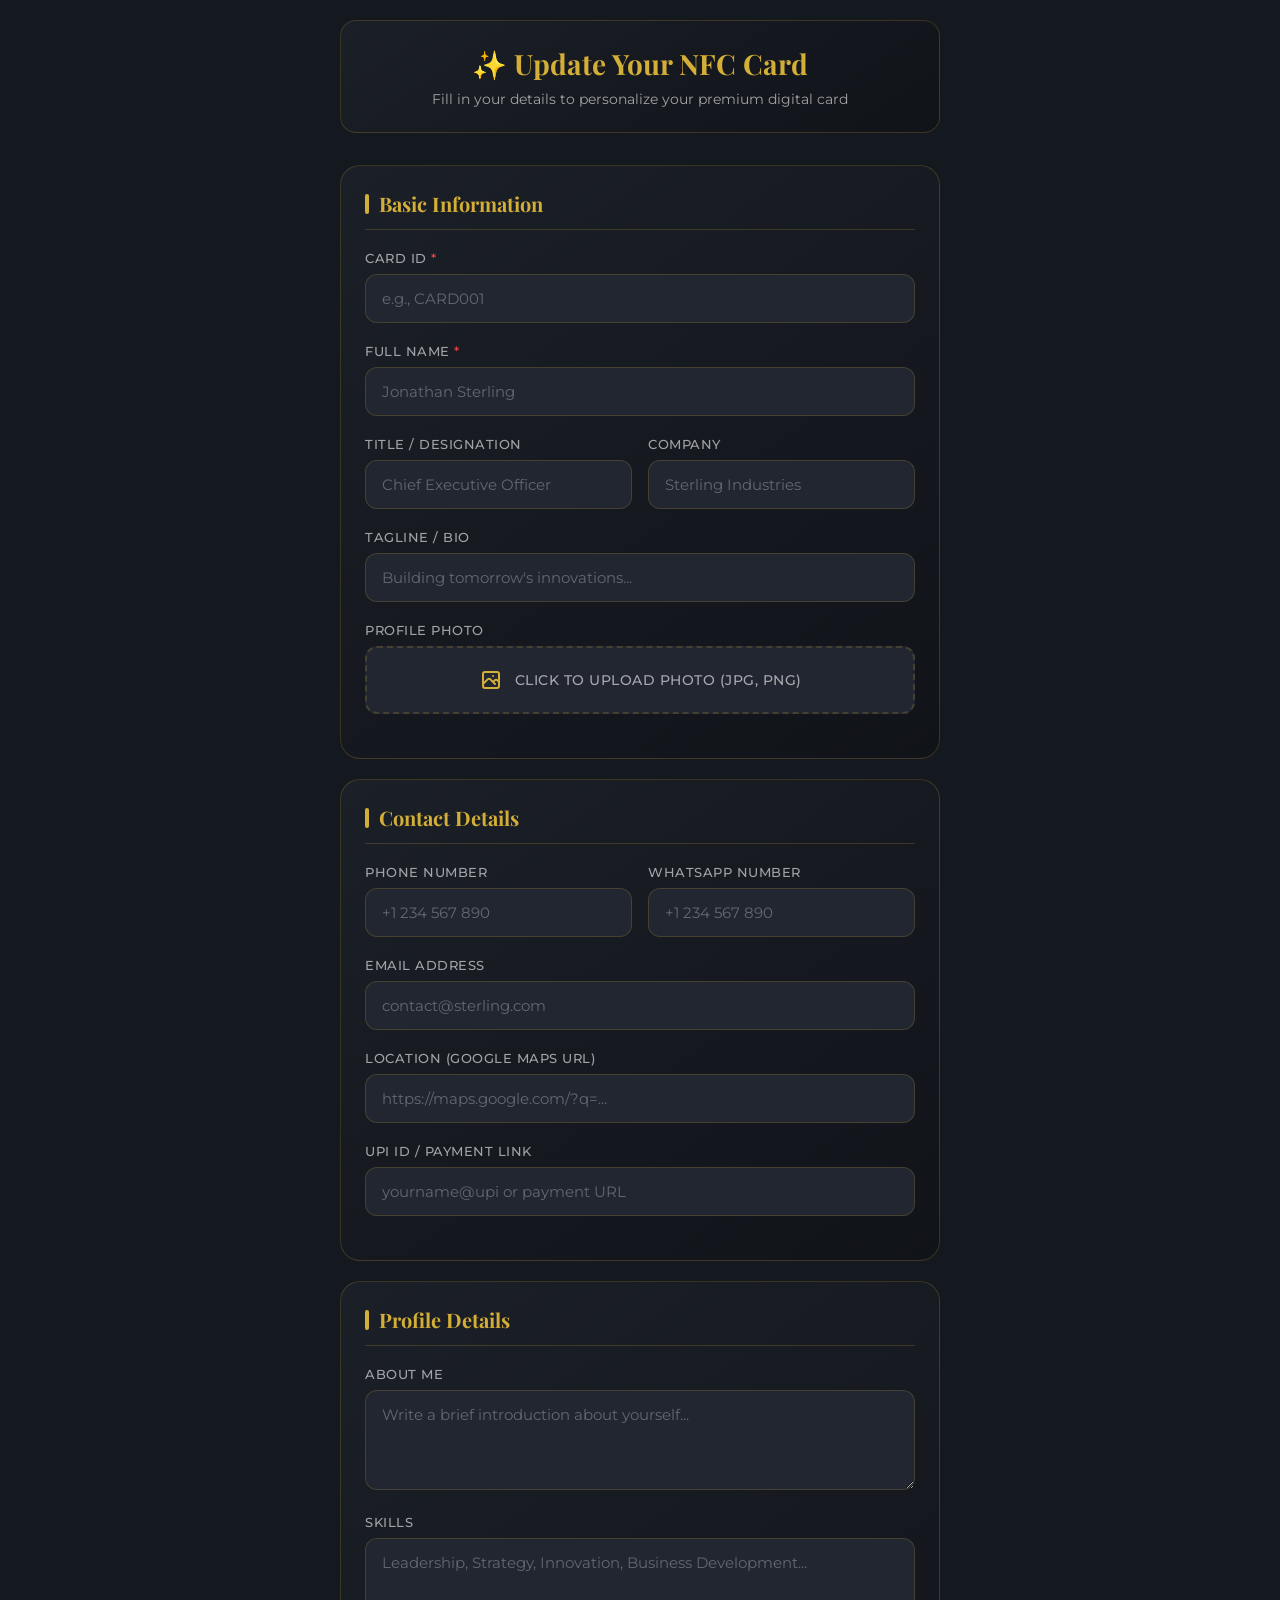
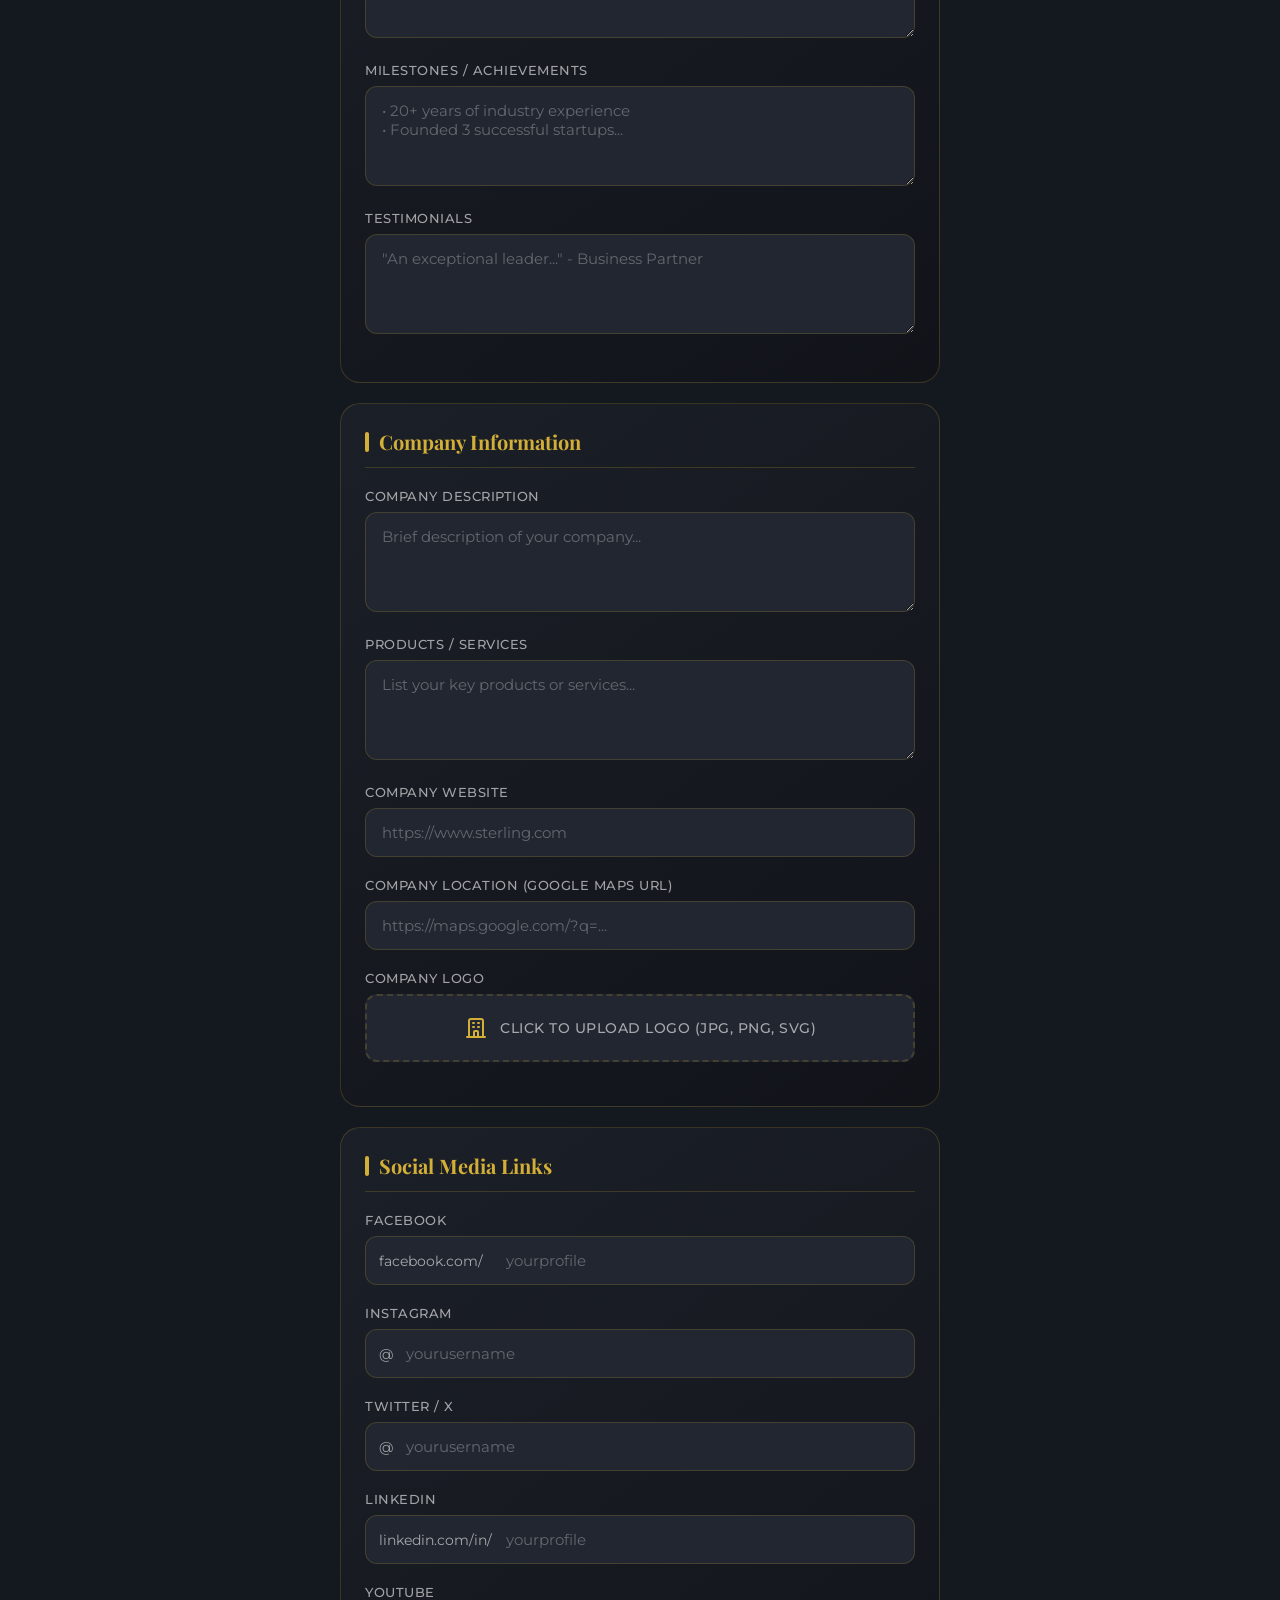
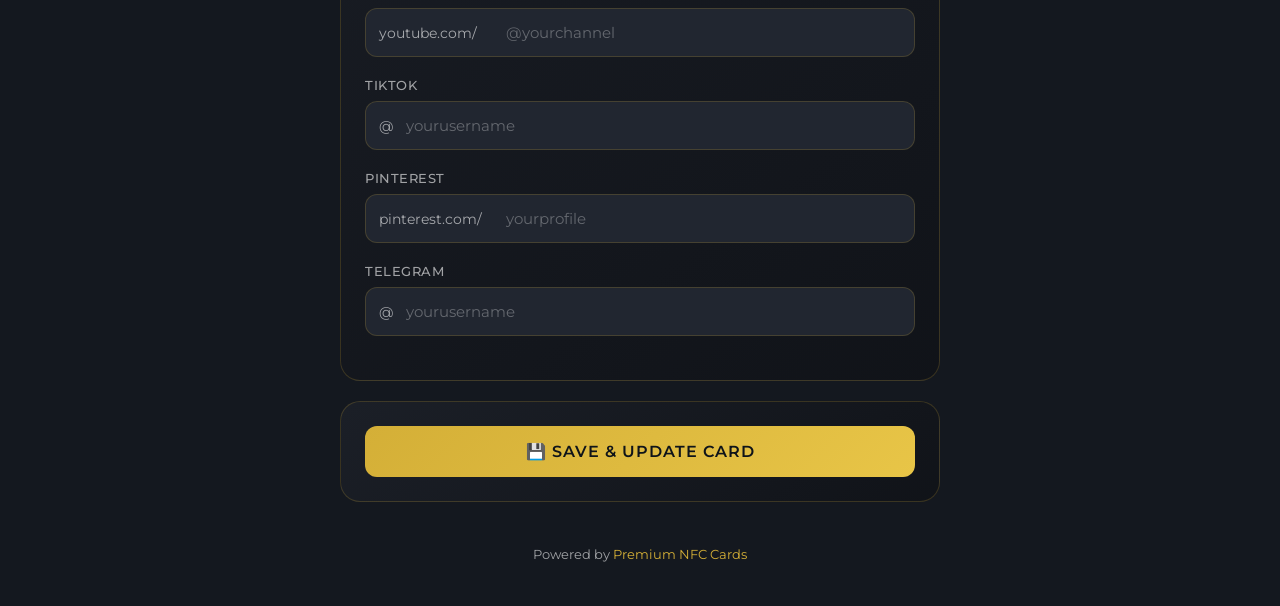
==== commit ab421f5f: "Update index.html" ====
--- a/inputs/index.html
+++ b/inputs/index.html
@@ -5,7 +5,55 @@
 <meta name="viewport" content="width=device-width, initial-scale=1.0"/>
 <title>Update NFC Card | Premium NFC Cards</title>
 <link href="https://fonts.googleapis.com/css2?family=Playfair+Display:wght@400;500;600;700&family=Montserrat:wght@300;400;500;600&display=swap" rel="stylesheet">
-<link rel="stylesheet" href="style.css">
+<style>
+:root {
+  --gold: #d4af37;
+  --gold-light: #e8c547;
+  --dark-bg: hsl(220, 20%, 10%);
+  --card-bg: hsl(220, 18%, 13%);
+  --input-bg: hsl(220, 18%, 16%);
+  --border: rgba(212, 175, 55, 0.2);
+  --text: #f5f5f5;
+  --text-muted: rgba(255, 255, 255, 0.6);
+}
+* {margin:0; padding:0; box-sizing:border-box;}
+body {font-family:'Montserrat',sans-serif; background:var(--dark-bg); color:var(--text); min-height:100vh; padding:20px;}
+.container {max-width:600px; margin:0 auto;}
+.header {text-align:center; margin-bottom:32px; padding:24px; background:linear-gradient(145deg,var(--card-bg),hsl(220,20%,8%)); border-radius:16px; border:1px solid var(--border);}
+.header h1 {font-family:'Playfair Display', serif; font-size:28px; color:var(--gold); margin-bottom:8px;}
+.header p {font-size:14px; color:var(--text-muted);}
+.form-card {background:linear-gradient(145deg,var(--card-bg),hsl(220,20%,8%)); border-radius:20px; border:1px solid var(--border); padding:24px; margin-bottom:20px;}
+.section-title {font-family:'Playfair Display',serif; font-size:20px; color:var(--gold); margin-bottom:20px; padding-bottom:12px; border-bottom:1px solid var(--border); display:flex; align-items:center; gap:10px;}
+.section-title::before {content:''; width:4px; height:20px; background:var(--gold); border-radius:2px;}
+.form-group {margin-bottom:20px;}
+label {display:block; font-size:13px; font-weight:500; color:var(--text-muted); margin-bottom:8px; text-transform:uppercase; letter-spacing:0.5px;}
+label .required {color:#ef4444;}
+input[type="text"], input[type="email"], input[type="tel"], input[type="url"], textarea {
+  width:100%; padding:14px 16px; background:var(--input-bg); border:1px solid var(--border); border-radius:12px; color:var(--text); font-family:'Montserrat',sans-serif; font-size:15px; transition:all 0.3s ease;
+}
+input:focus, textarea:focus {outline:none; border-color:var(--gold); box-shadow:0 0 0 3px rgba(212,175,55,0.1);}
+input::placeholder, textarea::placeholder {color:rgba(255,255,255,0.3);}
+textarea {min-height:100px; resize:vertical;}
+.file-input-wrapper {position:relative;}
+.file-input-label {display:flex; align-items:center; justify-content:center; gap:12px; padding:20px; background:var(--input-bg); border:2px dashed var(--border); border-radius:12px; cursor:pointer; transition:all 0.3s ease;}
+.file-input-label:hover {border-color:var(--gold); background:rgba(212,175,55,0.05);}
+.file-input-label svg {width:24px; height:24px; color:var(--gold);}
+.file-input-label span {color:var(--text-muted); font-size:14px;}
+input[type="file"] {position:absolute; opacity:0; width:100%; height:100%; top:0; left:0; cursor:pointer;}
+.input-hint {font-size:12px; color:var(--text-muted); margin-top:6px; opacity:0.7;}
+.input-row {display:grid; grid-template-columns:1fr 1fr; gap:16px;}
+@media (max-width:480px) {.input-row {grid-template-columns:1fr;}}
+.submit-btn {width:100%; padding:16px 32px; background:linear-gradient(135deg,var(--gold),var(--gold-light)); border:none; border-radius:12px; color:#0f1419; font-family:'Montserrat',sans-serif; font-size:16px; font-weight:600; cursor:pointer; transition:all 0.3s ease; text-transform:uppercase; letter-spacing:1px;}
+.submit-btn:hover {transform:translateY(-2px); box-shadow:0 8px 24px rgba(212,175,55,0.3);}
+.submit-btn:active {transform:translateY(0);}
+.footer {text-align:center; padding:24px; color:var(--text-muted); font-size:13px;}
+.footer a {color:var(--gold); text-decoration:none;}
+.preview-image {width:80px; height:80px; border-radius:50%; object-fit:cover; border:2px solid var(--gold); display:none; margin-top:12px;}
+.social-input {position:relative;}
+.social-input .prefix {position:absolute; left:14px; top:50%; transform:translateY(-50%); color:var(--text-muted); font-size:14px;}
+.social-input input {padding-left:140px;}
+.social-input.short input {padding-left:40px;}
+</style>
 </head>
 <body>
 <div class="container">
@@ -44,6 +92,9 @@
         <label>Profile Photo</label>
         <div class="file-input-wrapper">
           <label class="file-input-label" for="photo">
+            <svg xmlns="http://www.w3.org/2000/svg" fill="none" viewBox="0 0 24 24" stroke="currentColor">
+              <path stroke-linecap="round" stroke-linejoin="round" stroke-width="2" d="M4 16l4.586-4.586a2 2 0 012.828 0L16 16m-2-2l1.586-1.586a2 2 0 012.828 0L20 14m-6-6h.01M6 20h12a2 2 0 002-2V6a2 2 0 00-2-2H6a2 2 0 00-2 2v12a2 2 0 002 2z" />
+            </svg>
             <span>Click to upload photo (JPG, PNG)</span>
           </label>
           <input type="file" id="photo" name="photo" accept="image/jpeg,image/png,image/webp" />
@@ -123,6 +174,9 @@
         <label>Company Logo</label>
         <div class="file-input-wrapper">
           <label class="file-input-label" for="logo">
+            <svg xmlns="http://www.w3.org/2000/svg" fill="none" viewBox="0 0 24 24" stroke="currentColor">
+              <path stroke-linecap="round" stroke-linejoin="round" stroke-width="2" d="M19 21V5a2 2 0 00-2-2H7a2 2 0 00-2 2v16m14 0h2m-2 0h-5m-9 0H3m2 0h5M9 7h1m-1 4h1m4-4h1m-1 4h1m-5 10v-5a1 1 0 011-1h2a1 1 0 011 1v5m-4 0h4" />
+            </svg>
             <span>Click to upload logo (JPG, PNG, SVG)</span>
           </label>
           <input type="file" id="logo" name="logo" accept="image/jpeg,image/png,image/svg+xml,image/webp" />
@@ -134,14 +188,14 @@
     <!-- Social Media Section -->
     <div class="form-card">
       <h2 class="section-title">Social Media Links</h2>
-      <div class="form-group"><label>Facebook</label><input type="text" name="facebook" placeholder="facebook.com/yourprofile" /></div>
-      <div class="form-group"><label>Instagram</label><input type="text" name="instagram" placeholder="@yourusername" /></div>
-      <div class="form-group"><label>Twitter / X</label><input type="text" name="twitter" placeholder="@yourusername" /></div>
-      <div class="form-group"><label>LinkedIn</label><input type="text" name="linkedin" placeholder="linkedin.com/in/yourprofile" /></div>
-      <div class="form-group"><label>YouTube</label><input type="text" name="youtube" placeholder="youtube.com/@yourchannel" /></div>
-      <div class="form-group"><label>TikTok</label><input type="text" name="tiktok" placeholder="@yourusername" /></div>
-      <div class="form-group"><label>Pinterest</label><input type="text" name="pinterest" placeholder="pinterest.com/yourprofile" /></div>
-      <div class="form-group"><label>Telegram</label><input type="text" name="telegram" placeholder="@yourusername" /></div>
+      <div class="form-group"><label>Facebook</label><div class="social-input"><span class="prefix">facebook.com/</span><input type="text" name="facebook" placeholder="yourprofile" /></div></div>
+      <div class="form-group"><label>Instagram</label><div class="social-input short"><span class="prefix">@</span><input type="text" name="instagram" placeholder="yourusername" /></div></div>
+      <div class="form-group"><label>Twitter / X</label><div class="social-input short"><span class="prefix">@</span><input type="text" name="twitter" placeholder="yourusername" /></div></div>
+      <div class="form-group"><label>LinkedIn</label><div class="social-input"><span class="prefix">linkedin.com/in/</span><input type="text" name="linkedin" placeholder="yourprofile" /></div></div>
+      <div class="form-group"><label>YouTube</label><div class="social-input"><span class="prefix">youtube.com/</span><input type="text" name="youtube" placeholder="@yourchannel" /></div></div>
+      <div class="form-group"><label>TikTok</label><div class="social-input short"><span class="prefix">@</span><input type="text" name="tiktok" placeholder="yourusername" /></div></div>
+      <div class="form-group"><label>Pinterest</label><div class="social-input"><span class="prefix">pinterest.com/</span><input type="text" name="pinterest" placeholder="yourprofile" /></div></div>
+      <div class="form-group"><label>Telegram</label><div class="social-input short"><span class="prefix">@</span><input type="text" name="telegram" placeholder="yourusername" /></div></div>
     </div>
 
     <!-- Submit -->
@@ -156,6 +210,79 @@
   </div>
 </div>
 
-<script src="script.js"></script>
-</body>
-</html>
+<script>
+const API_URL = "https://nfc-develop.data-brandstack.workers.dev/api/update";
+const ADMIN_TOKEN = "3f7c1e9a-6c2b-4b5e-9d44-91c2c0a6b9fd";
+
+let photoBase64 = "";
+let logoBase64 = "";
+
+// Profile photo preview & Base64
+document.getElementById('photo').addEventListener('change', function(e){
+  const file = e.target.files[0];
+  if(!file) return;
+  const reader = new FileReader();
+  reader.onload = function(evt){
+    document.getElementById('photo-preview').src = evt.target.result;
+    document.getElementById('photo-preview').style.display = 'block';
+    photoBase64 = evt.target.result.split(',')[1];
+  };
+  reader.readAsDataURL(file);
+});
+
+// Company logo preview & Base64
+document.getElementById('logo').addEventListener('change', function(e){
+  const file = e.target.files[0];
+  if(!file) return;
+  const reader = new FileReader();
+  reader.onload = function(evt){
+    document.getElementById('logo-preview').src = evt.target.result;
+    document.getElementById('logo-preview').style.display = 'block';
+    logoBase64 = evt.target.result.split(',')[1];
+  };
+  reader.readAsDataURL(file);
+});
+
+// Generate VCF file
+function generateVCF(data) {
+  let vcf = `BEGIN:VCARD
+VERSION:3.0
+FN:${data.name || ""}
+ORG:${data.company || ""}
+TITLE:${data.title || ""}
+TEL;TYPE=WORK,VOICE:${data.phone || ""}
+EMAIL:${data.email || ""}
+`;
+  if(photoBase64){
+    vcf += `PHOTO;ENCODING=b;TYPE=JPEG:${photoBase64}\n`;
+  }
+  if(logoBase64){
+    vcf += `LOGO;ENCODING=b;TYPE=JPEG:${logoBase64}\n`;
+  }
+  vcf += "END:VCARD";
+
+  const blob = new Blob([vcf], {type:'text/vcard'});
+  const url = URL.createObjectURL(blob);
+  const a = document.createElement('a');
+  a.href = url;
+  a.download = `${data.name || 'contact'}.vcf`;
+  a.click();
+  URL.revokeObjectURL(url);
+}
+
+// Form submission
+document.getElementById('nfc-form').addEventListener('submit', async function(e){
+  e.preventDefault();
+  const formData = new FormData(this);
+  const submitBtn = this.querySelector('.submit-btn');
+  submitBtn.textContent = 'Updating...';
+  submitBtn.disabled = true;
+
+  try{
+    const response = await fetch(API_URL,{
+      method:'POST',
+      headers:{ 'Authorization': `Bearer ${ADMIN_TOKEN}` },
+      body: formData
+    });
+    const result = await response.json();
+    if(!response.ok) throw new Error(result.message ||
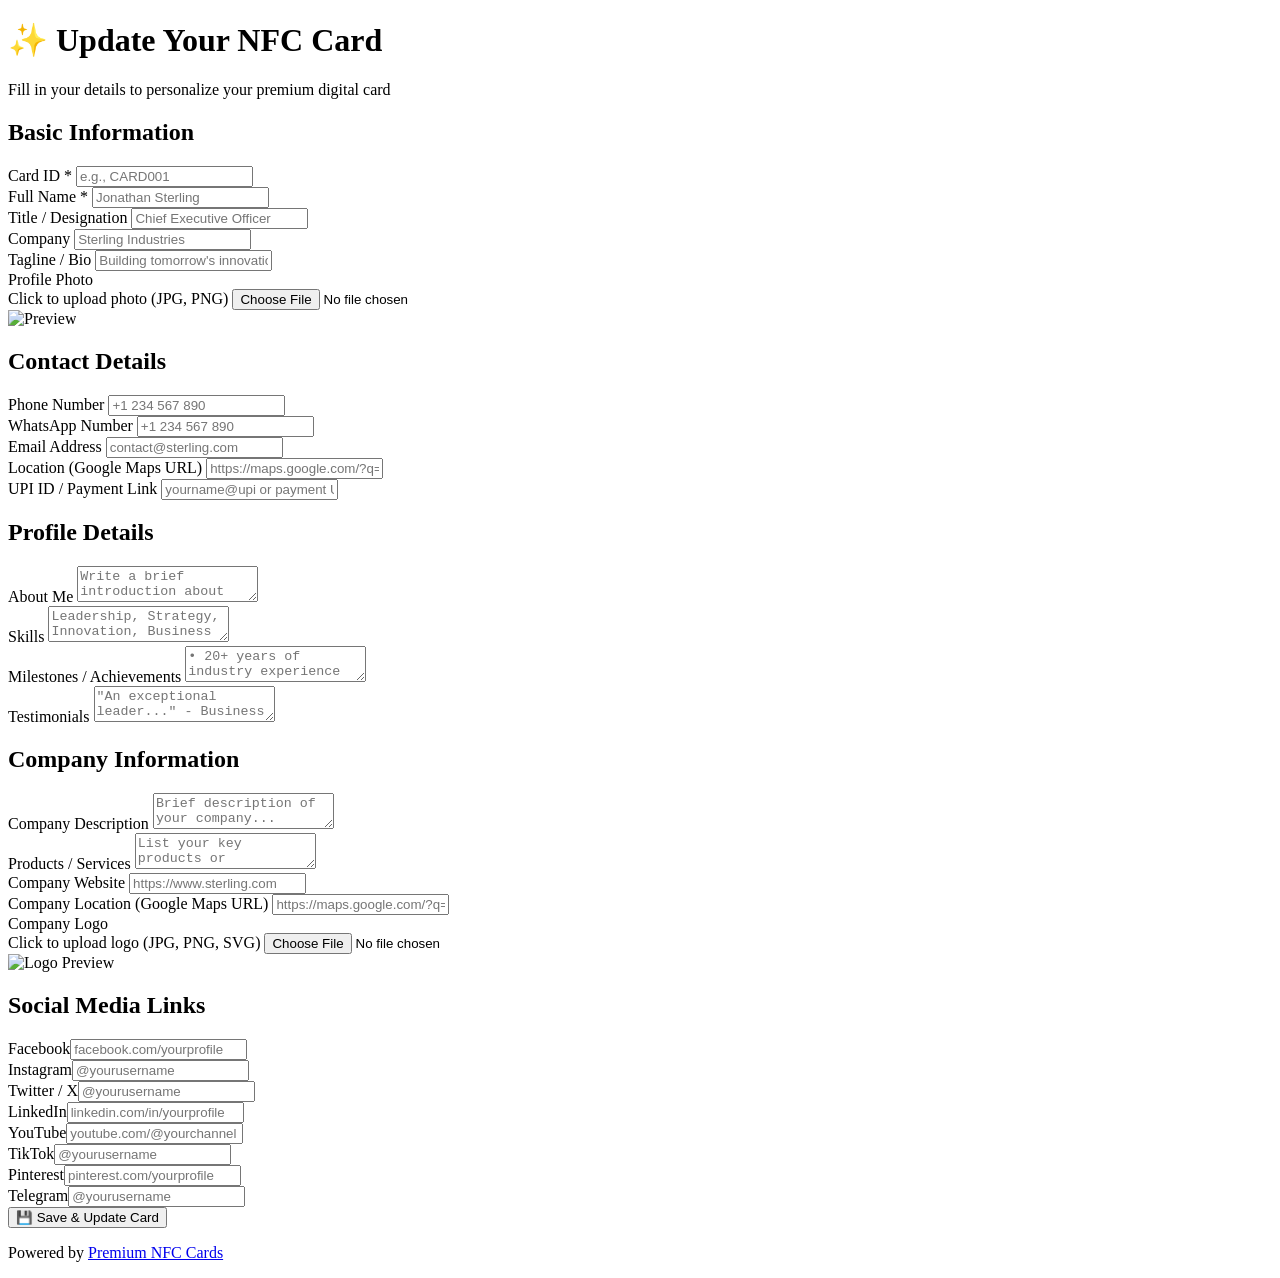
==== commit f5cd1f39: "Update index.html" ====
--- a/inputs/index.html
+++ b/inputs/index.html
@@ -5,55 +5,7 @@
 <meta name="viewport" content="width=device-width, initial-scale=1.0"/>
 <title>Update NFC Card | Premium NFC Cards</title>
 <link href="https://fonts.googleapis.com/css2?family=Playfair+Display:wght@400;500;600;700&family=Montserrat:wght@300;400;500;600&display=swap" rel="stylesheet">
-<style>
-:root {
-  --gold: #d4af37;
-  --gold-light: #e8c547;
-  --dark-bg: hsl(220, 20%, 10%);
-  --card-bg: hsl(220, 18%, 13%);
-  --input-bg: hsl(220, 18%, 16%);
-  --border: rgba(212, 175, 55, 0.2);
-  --text: #f5f5f5;
-  --text-muted: rgba(255, 255, 255, 0.6);
-}
-* {margin:0; padding:0; box-sizing:border-box;}
-body {font-family:'Montserrat',sans-serif; background:var(--dark-bg); color:var(--text); min-height:100vh; padding:20px;}
-.container {max-width:600px; margin:0 auto;}
-.header {text-align:center; margin-bottom:32px; padding:24px; background:linear-gradient(145deg,var(--card-bg),hsl(220,20%,8%)); border-radius:16px; border:1px solid var(--border);}
-.header h1 {font-family:'Playfair Display', serif; font-size:28px; color:var(--gold); margin-bottom:8px;}
-.header p {font-size:14px; color:var(--text-muted);}
-.form-card {background:linear-gradient(145deg,var(--card-bg),hsl(220,20%,8%)); border-radius:20px; border:1px solid var(--border); padding:24px; margin-bottom:20px;}
-.section-title {font-family:'Playfair Display',serif; font-size:20px; color:var(--gold); margin-bottom:20px; padding-bottom:12px; border-bottom:1px solid var(--border); display:flex; align-items:center; gap:10px;}
-.section-title::before {content:''; width:4px; height:20px; background:var(--gold); border-radius:2px;}
-.form-group {margin-bottom:20px;}
-label {display:block; font-size:13px; font-weight:500; color:var(--text-muted); margin-bottom:8px; text-transform:uppercase; letter-spacing:0.5px;}
-label .required {color:#ef4444;}
-input[type="text"], input[type="email"], input[type="tel"], input[type="url"], textarea {
-  width:100%; padding:14px 16px; background:var(--input-bg); border:1px solid var(--border); border-radius:12px; color:var(--text); font-family:'Montserrat',sans-serif; font-size:15px; transition:all 0.3s ease;
-}
-input:focus, textarea:focus {outline:none; border-color:var(--gold); box-shadow:0 0 0 3px rgba(212,175,55,0.1);}
-input::placeholder, textarea::placeholder {color:rgba(255,255,255,0.3);}
-textarea {min-height:100px; resize:vertical;}
-.file-input-wrapper {position:relative;}
-.file-input-label {display:flex; align-items:center; justify-content:center; gap:12px; padding:20px; background:var(--input-bg); border:2px dashed var(--border); border-radius:12px; cursor:pointer; transition:all 0.3s ease;}
-.file-input-label:hover {border-color:var(--gold); background:rgba(212,175,55,0.05);}
-.file-input-label svg {width:24px; height:24px; color:var(--gold);}
-.file-input-label span {color:var(--text-muted); font-size:14px;}
-input[type="file"] {position:absolute; opacity:0; width:100%; height:100%; top:0; left:0; cursor:pointer;}
-.input-hint {font-size:12px; color:var(--text-muted); margin-top:6px; opacity:0.7;}
-.input-row {display:grid; grid-template-columns:1fr 1fr; gap:16px;}
-@media (max-width:480px) {.input-row {grid-template-columns:1fr;}}
-.submit-btn {width:100%; padding:16px 32px; background:linear-gradient(135deg,var(--gold),var(--gold-light)); border:none; border-radius:12px; color:#0f1419; font-family:'Montserrat',sans-serif; font-size:16px; font-weight:600; cursor:pointer; transition:all 0.3s ease; text-transform:uppercase; letter-spacing:1px;}
-.submit-btn:hover {transform:translateY(-2px); box-shadow:0 8px 24px rgba(212,175,55,0.3);}
-.submit-btn:active {transform:translateY(0);}
-.footer {text-align:center; padding:24px; color:var(--text-muted); font-size:13px;}
-.footer a {color:var(--gold); text-decoration:none;}
-.preview-image {width:80px; height:80px; border-radius:50%; object-fit:cover; border:2px solid var(--gold); display:none; margin-top:12px;}
-.social-input {position:relative;}
-.social-input .prefix {position:absolute; left:14px; top:50%; transform:translateY(-50%); color:var(--text-muted); font-size:14px;}
-.social-input input {padding-left:140px;}
-.social-input.short input {padding-left:40px;}
-</style>
+<link rel="stylesheet" href="style.css">
 </head>
 <body>
 <div class="container">
@@ -92,9 +44,6 @@
         <label>Profile Photo</label>
         <div class="file-input-wrapper">
           <label class="file-input-label" for="photo">
-            <svg xmlns="http://www.w3.org/2000/svg" fill="none" viewBox="0 0 24 24" stroke="currentColor">
-              <path stroke-linecap="round" stroke-linejoin="round" stroke-width="2" d="M4 16l4.586-4.586a2 2 0 012.828 0L16 16m-2-2l1.586-1.586a2 2 0 012.828 0L20 14m-6-6h.01M6 20h12a2 2 0 002-2V6a2 2 0 00-2-2H6a2 2 0 00-2 2v12a2 2 0 002 2z" />
-            </svg>
             <span>Click to upload photo (JPG, PNG)</span>
           </label>
           <input type="file" id="photo" name="photo" accept="image/jpeg,image/png,image/webp" />
@@ -174,9 +123,6 @@
         <label>Company Logo</label>
         <div class="file-input-wrapper">
           <label class="file-input-label" for="logo">
-            <svg xmlns="http://www.w3.org/2000/svg" fill="none" viewBox="0 0 24 24" stroke="currentColor">
-              <path stroke-linecap="round" stroke-linejoin="round" stroke-width="2" d="M19 21V5a2 2 0 00-2-2H7a2 2 0 00-2 2v16m14 0h2m-2 0h-5m-9 0H3m2 0h5M9 7h1m-1 4h1m4-4h1m-1 4h1m-5 10v-5a1 1 0 011-1h2a1 1 0 011 1v5m-4 0h4" />
-            </svg>
             <span>Click to upload logo (JPG, PNG, SVG)</span>
           </label>
           <input type="file" id="logo" name="logo" accept="image/jpeg,image/png,image/svg+xml,image/webp" />
@@ -188,14 +134,14 @@
     <!-- Social Media Section -->
     <div class="form-card">
       <h2 class="section-title">Social Media Links</h2>
-      <div class="form-group"><label>Facebook</label><div class="social-input"><span class="prefix">facebook.com/</span><input type="text" name="facebook" placeholder="yourprofile" /></div></div>
-      <div class="form-group"><label>Instagram</label><div class="social-input short"><span class="prefix">@</span><input type="text" name="instagram" placeholder="yourusername" /></div></div>
-      <div class="form-group"><label>Twitter / X</label><div class="social-input short"><span class="prefix">@</span><input type="text" name="twitter" placeholder="yourusername" /></div></div>
-      <div class="form-group"><label>LinkedIn</label><div class="social-input"><span class="prefix">linkedin.com/in/</span><input type="text" name="linkedin" placeholder="yourprofile" /></div></div>
-      <div class="form-group"><label>YouTube</label><div class="social-input"><span class="prefix">youtube.com/</span><input type="text" name="youtube" placeholder="@yourchannel" /></div></div>
-      <div class="form-group"><label>TikTok</label><div class="social-input short"><span class="prefix">@</span><input type="text" name="tiktok" placeholder="yourusername" /></div></div>
-      <div class="form-group"><label>Pinterest</label><div class="social-input"><span class="prefix">pinterest.com/</span><input type="text" name="pinterest" placeholder="yourprofile" /></div></div>
-      <div class="form-group"><label>Telegram</label><div class="social-input short"><span class="prefix">@</span><input type="text" name="telegram" placeholder="yourusername" /></div></div>
+      <div class="form-group"><label>Facebook</label><input type="text" name="facebook" placeholder="facebook.com/yourprofile" /></div>
+      <div class="form-group"><label>Instagram</label><input type="text" name="instagram" placeholder="@yourusername" /></div>
+      <div class="form-group"><label>Twitter / X</label><input type="text" name="twitter" placeholder="@yourusername" /></div>
+      <div class="form-group"><label>LinkedIn</label><input type="text" name="linkedin" placeholder="linkedin.com/in/yourprofile" /></div>
+      <div class="form-group"><label>YouTube</label><input type="text" name="youtube" placeholder="youtube.com/@yourchannel" /></div>
+      <div class="form-group"><label>TikTok</label><input type="text" name="tiktok" placeholder="@yourusername" /></div>
+      <div class="form-group"><label>Pinterest</label><input type="text" name="pinterest" placeholder="pinterest.com/yourprofile" /></div>
+      <div class="form-group"><label>Telegram</label><input type="text" name="telegram" placeholder="@yourusername" /></div>
     </div>
 
     <!-- Submit -->
@@ -210,79 +156,6 @@
   </div>
 </div>
 
-<script>
-const API_URL = "https://nfc-develop.data-brandstack.workers.dev/api/update";
-const ADMIN_TOKEN = "3f7c1e9a-6c2b-4b5e-9d44-91c2c0a6b9fd";
-
-let photoBase64 = "";
-let logoBase64 = "";
-
-// Profile photo preview & Base64
-document.getElementById('photo').addEventListener('change', function(e){
-  const file = e.target.files[0];
-  if(!file) return;
-  const reader = new FileReader();
-  reader.onload = function(evt){
-    document.getElementById('photo-preview').src = evt.target.result;
-    document.getElementById('photo-preview').style.display = 'block';
-    photoBase64 = evt.target.result.split(',')[1];
-  };
-  reader.readAsDataURL(file);
-});
-
-// Company logo preview & Base64
-document.getElementById('logo').addEventListener('change', function(e){
-  const file = e.target.files[0];
-  if(!file) return;
-  const reader = new FileReader();
-  reader.onload = function(evt){
-    document.getElementById('logo-preview').src = evt.target.result;
-    document.getElementById('logo-preview').style.display = 'block';
-    logoBase64 = evt.target.result.split(',')[1];
-  };
-  reader.readAsDataURL(file);
-});
-
-// Generate VCF file
-function generateVCF(data) {
-  let vcf = `BEGIN:VCARD
-VERSION:3.0
-FN:${data.name || ""}
-ORG:${data.company || ""}
-TITLE:${data.title || ""}
-TEL;TYPE=WORK,VOICE:${data.phone || ""}
-EMAIL:${data.email || ""}
-`;
-  if(photoBase64){
-    vcf += `PHOTO;ENCODING=b;TYPE=JPEG:${photoBase64}\n`;
-  }
-  if(logoBase64){
-    vcf += `LOGO;ENCODING=b;TYPE=JPEG:${logoBase64}\n`;
-  }
-  vcf += "END:VCARD";
-
-  const blob = new Blob([vcf], {type:'text/vcard'});
-  const url = URL.createObjectURL(blob);
-  const a = document.createElement('a');
-  a.href = url;
-  a.download = `${data.name || 'contact'}.vcf`;
-  a.click();
-  URL.revokeObjectURL(url);
-}
-
-// Form submission
-document.getElementById('nfc-form').addEventListener('submit', async function(e){
-  e.preventDefault();
-  const formData = new FormData(this);
-  const submitBtn = this.querySelector('.submit-btn');
-  submitBtn.textContent = 'Updating...';
-  submitBtn.disabled = true;
-
-  try{
-    const response = await fetch(API_URL,{
-      method:'POST',
-      headers:{ 'Authorization': `Bearer ${ADMIN_TOKEN}` },
-      body: formData
-    });
-    const result = await response.json();
-    if(!response.ok) throw new Error(result.message ||
+<script src="script.js"></script>
+</body>
+</html>
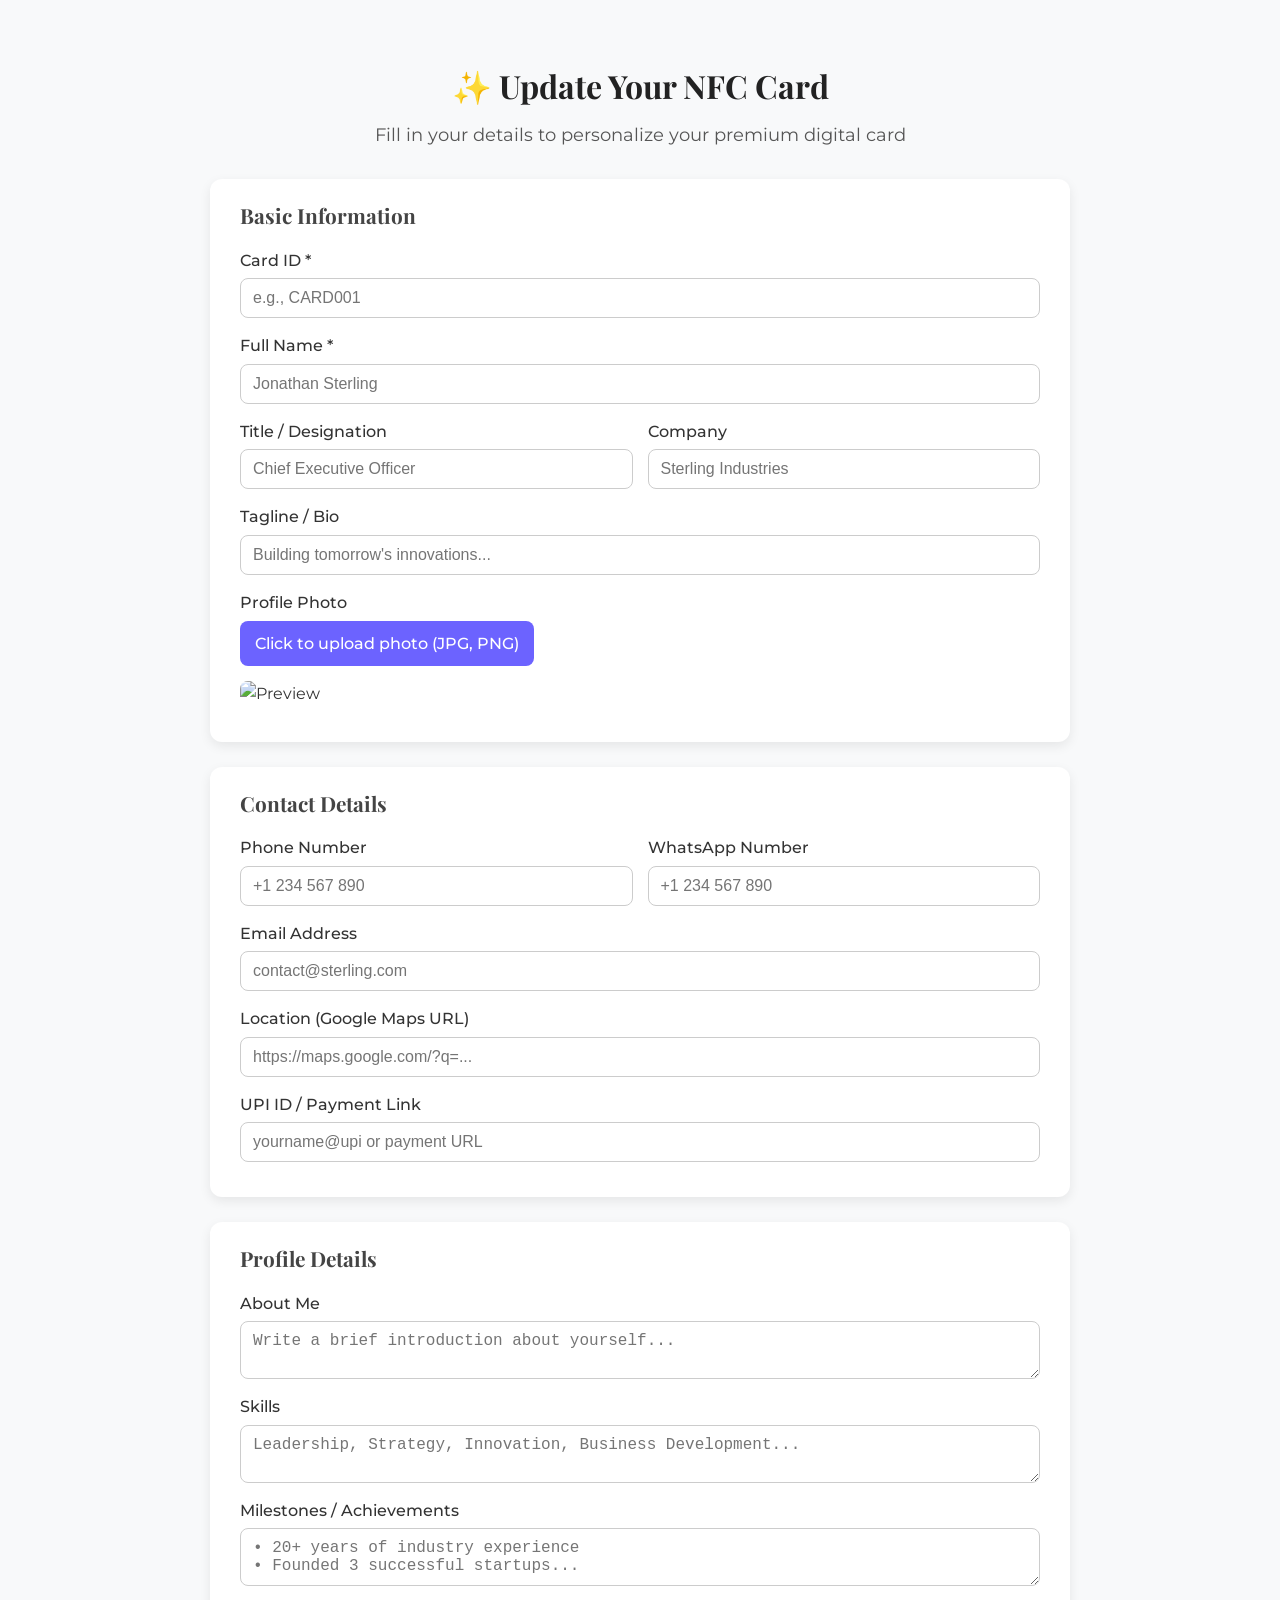
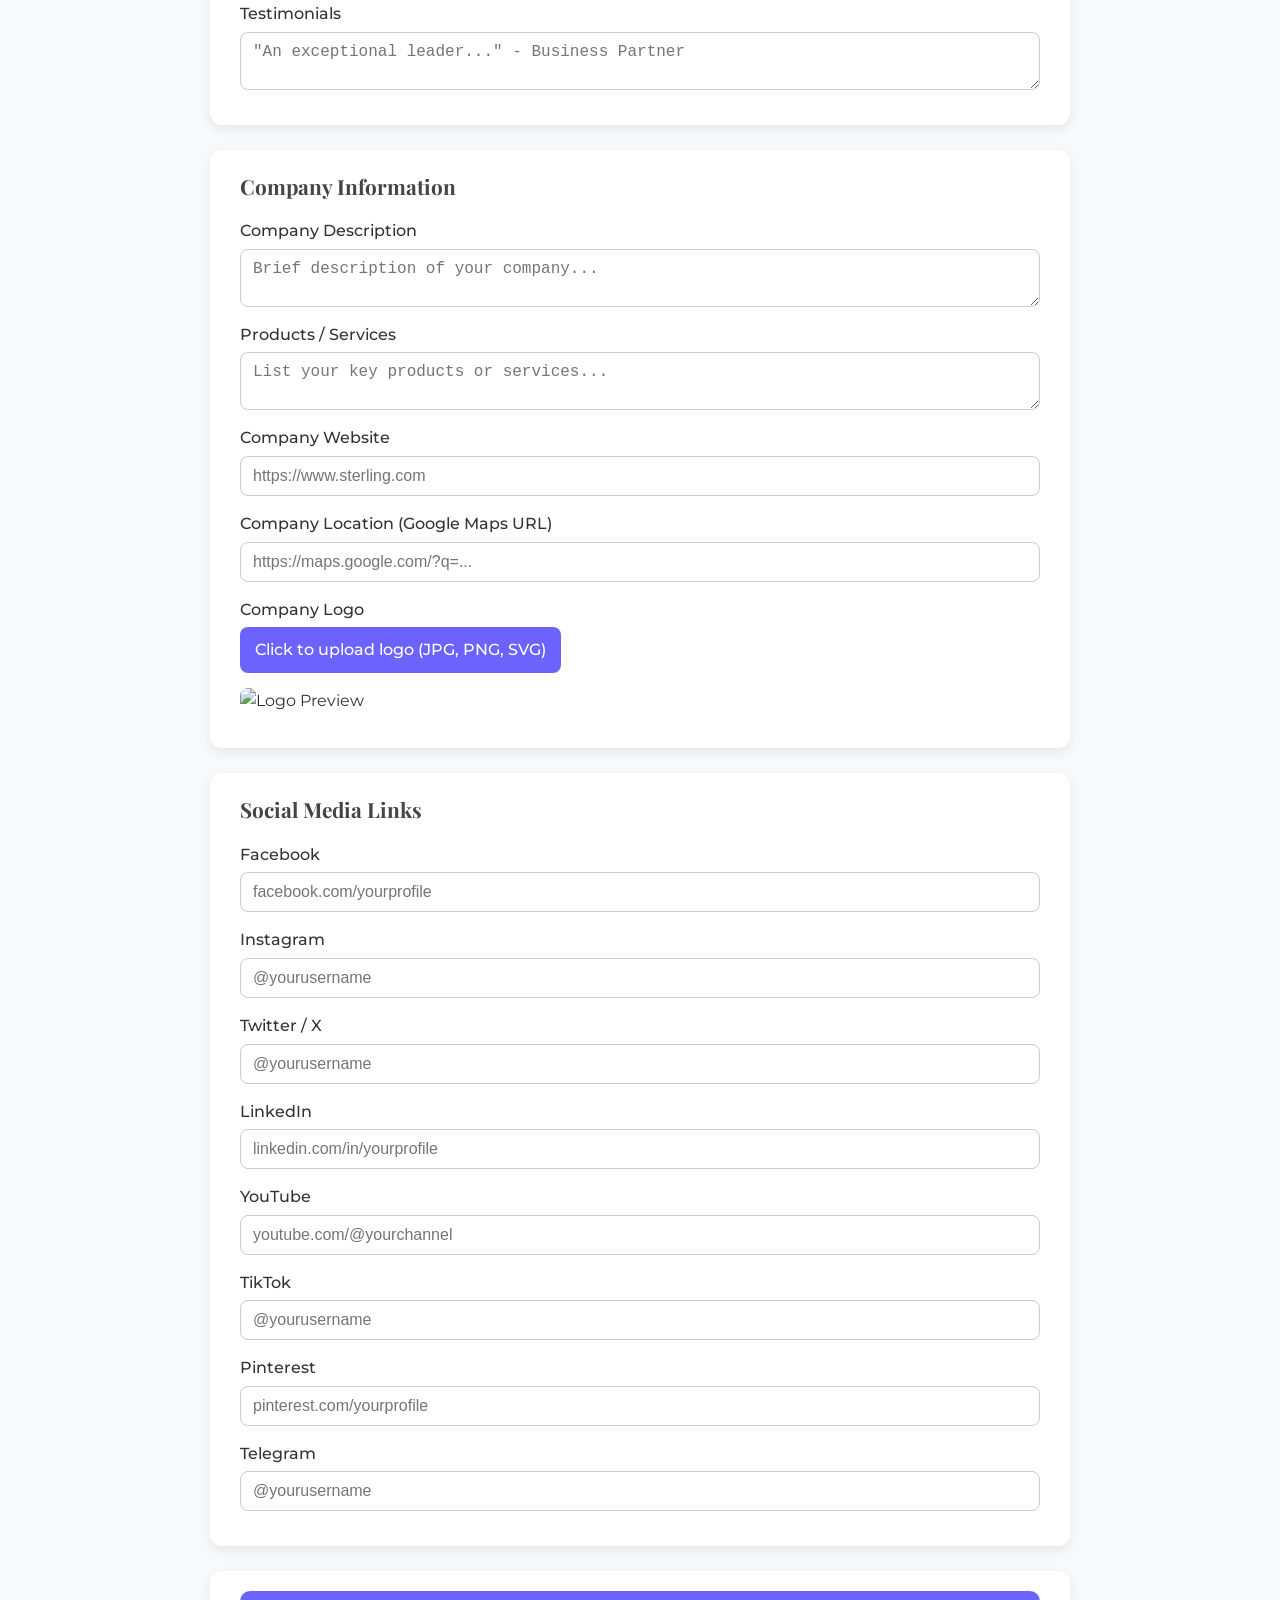
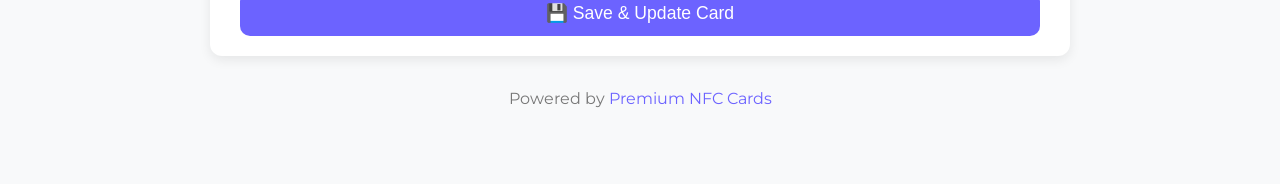
==== commit bf1c45eb: "Update index.html" ====
--- a/inputs/index.html
+++ b/inputs/index.html
@@ -5,7 +5,7 @@
 <meta name="viewport" content="width=device-width, initial-scale=1.0"/>
 <title>Update NFC Card | Premium NFC Cards</title>
 <link href="https://fonts.googleapis.com/css2?family=Playfair+Display:wght@400;500;600;700&family=Montserrat:wght@300;400;500;600&display=swap" rel="stylesheet">
-<link rel="stylesheet" href="style.css">
+<link rel="stylesheet" href="css/style.css">
 </head>
 <body>
 <div class="container">
--- a/inputs/css/style.css
+++ b/inputs/css/style.css
@@ -0,0 +1,152 @@
+/* Basic Reset */
+* {
+  margin: 0;
+  padding: 0;
+  box-sizing: border-box;
+}
+
+body {
+  font-family: 'Montserrat', sans-serif;
+  background-color: #f8f9fa;
+  color: #333;
+  line-height: 1.6;
+}
+
+.container {
+  max-width: 900px;
+  margin: 40px auto;
+  padding: 20px;
+}
+
+.header {
+  text-align: center;
+  margin-bottom: 30px;
+}
+
+.header h1 {
+  font-family: 'Playfair Display', serif;
+  font-weight: 700;
+  color: #222;
+  margin-bottom: 10px;
+}
+
+.header p {
+  color: #555;
+  font-size: 1.1rem;
+}
+
+/* Form Card */
+.form-card {
+  background: #fff;
+  border-radius: 12px;
+  padding: 20px 30px;
+  margin-bottom: 25px;
+  box-shadow: 0 4px 12px rgba(0,0,0,0.08);
+}
+
+.section-title {
+  font-family: 'Playfair Display', serif;
+  font-size: 1.3rem;
+  margin-bottom: 15px;
+  color: #444;
+}
+
+.form-group {
+  display: flex;
+  flex-direction: column;
+  margin-bottom: 15px;
+}
+
+.form-group label {
+  margin-bottom: 5px;
+  font-weight: 500;
+}
+
+.form-group input,
+.form-group textarea {
+  padding: 10px 12px;
+  border: 1px solid #ccc;
+  border-radius: 8px;
+  font-size: 1rem;
+  transition: border-color 0.2s;
+}
+
+.form-group input:focus,
+.form-group textarea:focus {
+  border-color: #6c63ff;
+  outline: none;
+}
+
+.input-row {
+  display: flex;
+  gap: 15px;
+}
+
+.input-row .form-group {
+  flex: 1;
+}
+
+/* File Inputs */
+.file-input-wrapper {
+  position: relative;
+}
+
+.file-input-label {
+  display: inline-block;
+  padding: 10px 15px;
+  background: #6c63ff;
+  color: #fff;
+  border-radius: 8px;
+  cursor: pointer;
+  text-align: center;
+}
+
+.file-input-wrapper input[type="file"] {
+  display: none;
+}
+
+.preview-image {
+  margin-top: 10px;
+  max-height: 120px;
+  border-radius: 8px;
+}
+
+/* Submit Button */
+.submit-btn {
+  width: 100%;
+  padding: 12px 0;
+  background: #6c63ff;
+  color: #fff;
+  font-size: 1.1rem;
+  border: none;
+  border-radius: 10px;
+  cursor: pointer;
+  transition: background 0.3s;
+}
+
+.submit-btn:hover {
+  background: #574bff;
+}
+
+/* Footer */
+.footer {
+  text-align: center;
+  margin-top: 30px;
+  color: #777;
+}
+
+.footer a {
+  color: #6c63ff;
+  text-decoration: none;
+}
+
+.footer a:hover {
+  text-decoration: underline;
+}
+
+/* Responsive */
+@media (max-width: 768px) {
+  .input-row {
+    flex-direction: column;
+  }
+}
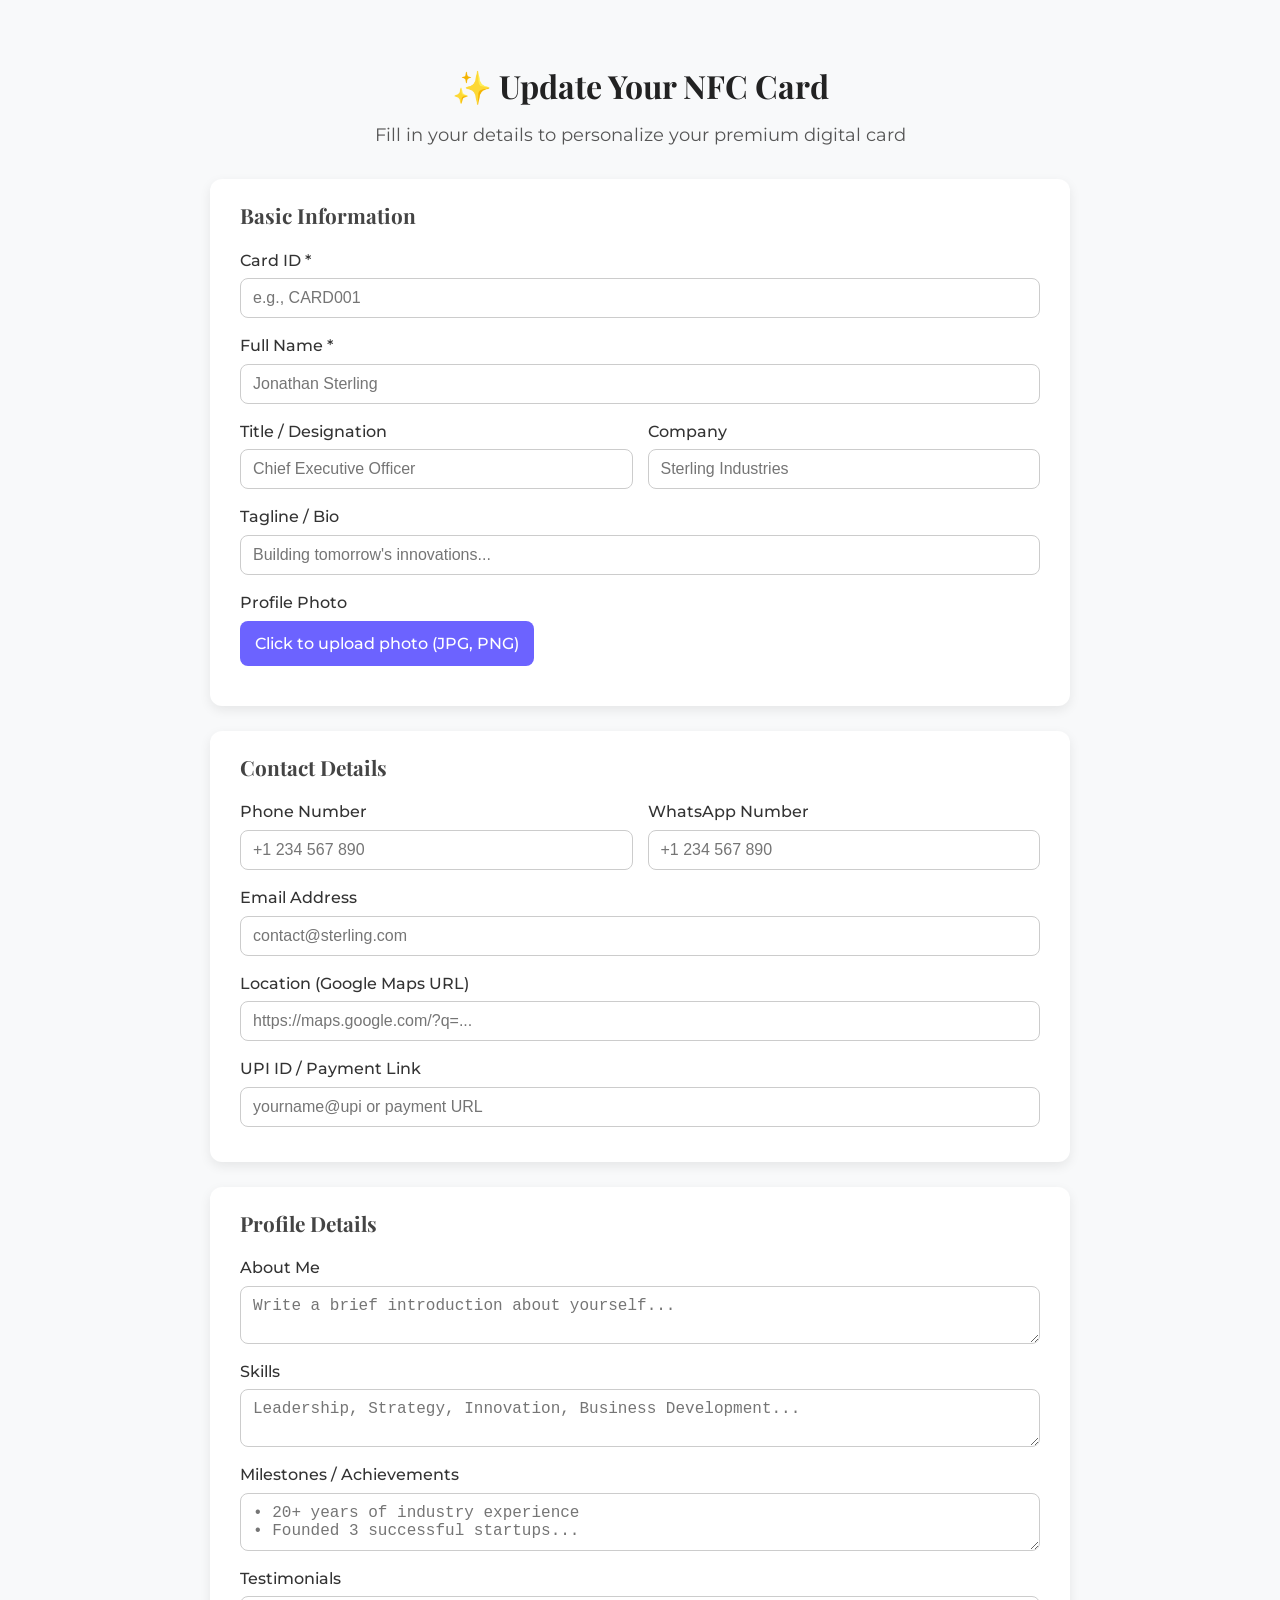
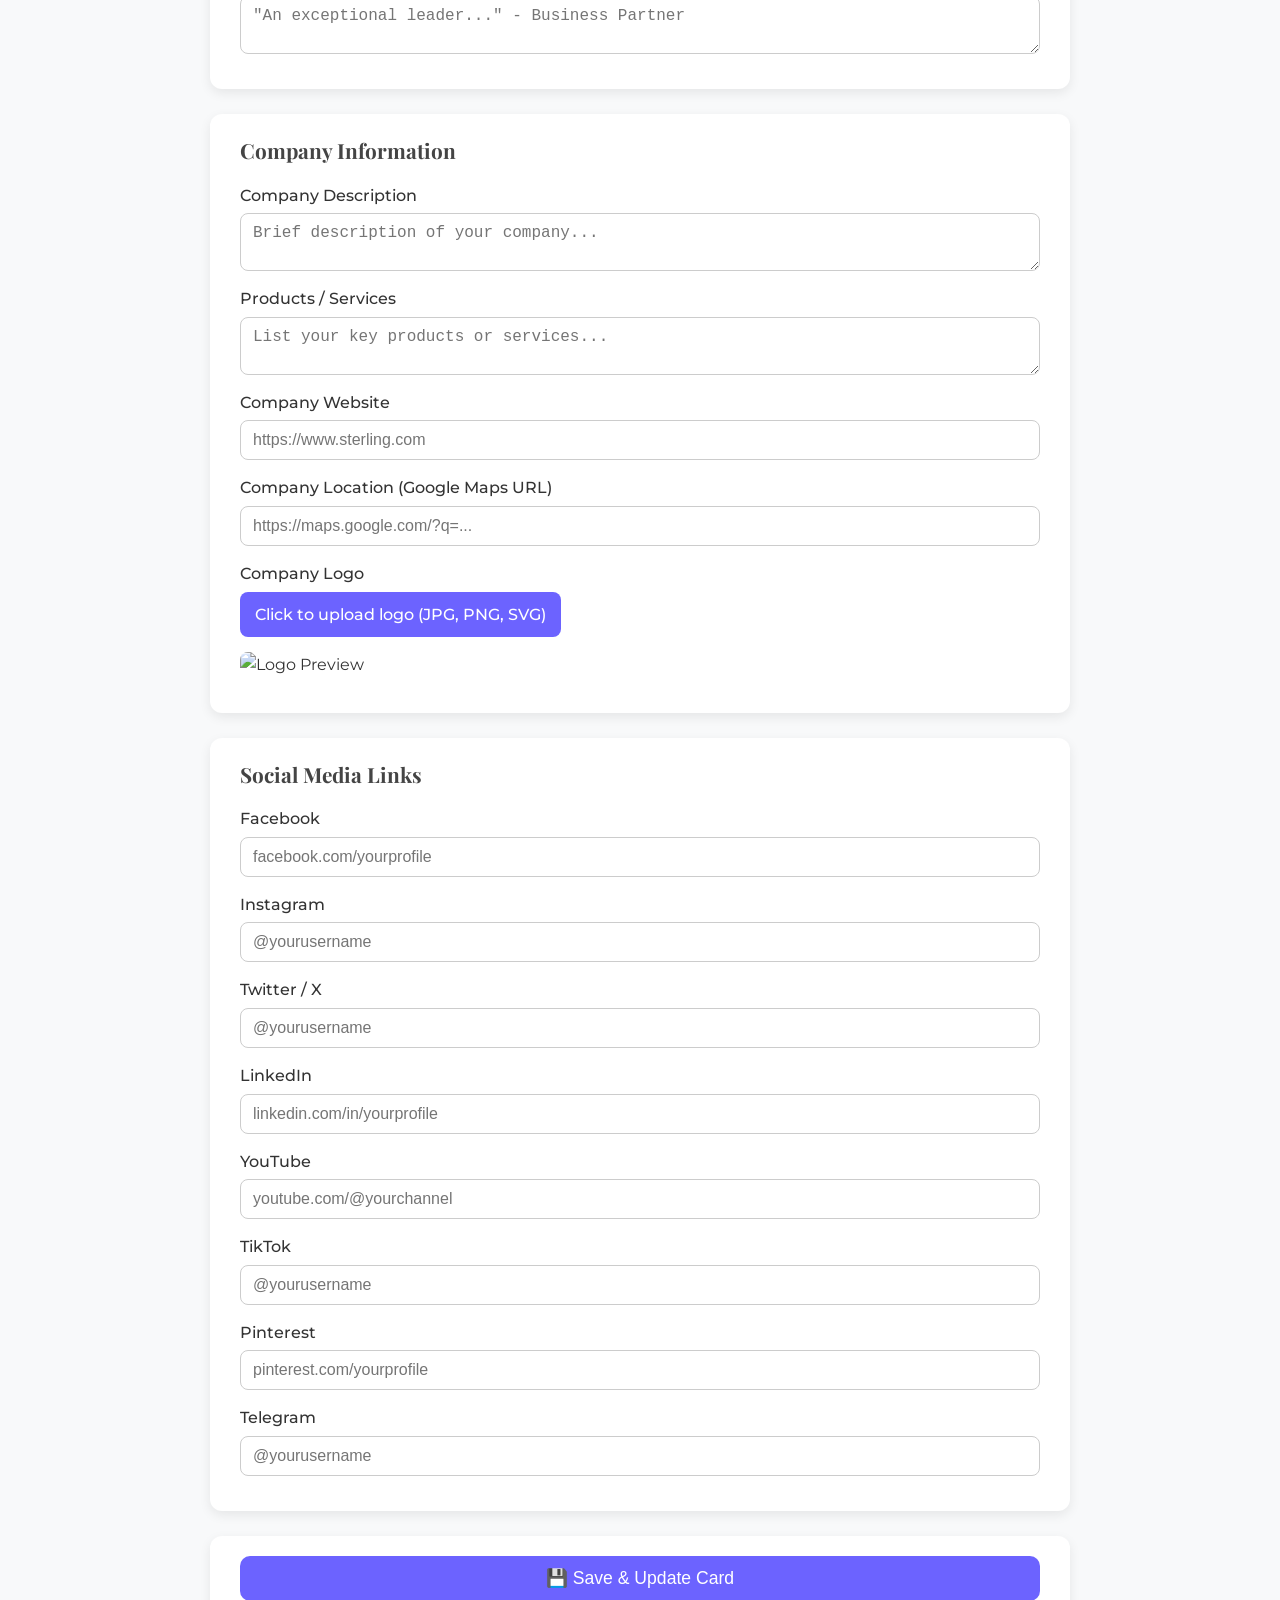
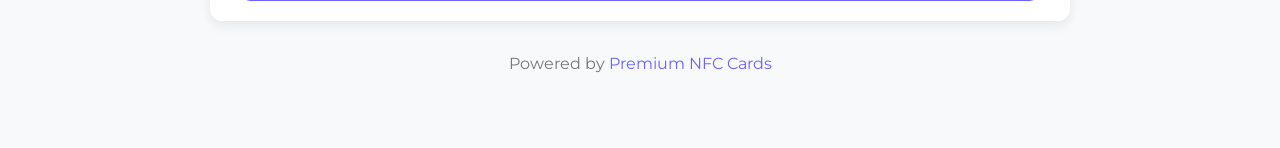
==== commit fd624f9a: "Update index.html" ====
--- a/inputs/index.html
+++ b/inputs/index.html
@@ -48,7 +48,7 @@
           </label>
           <input type="file" id="photo" name="photo" accept="image/jpeg,image/png,image/webp" />
         </div>
-        <img id="photo-preview" class="preview-image" alt="Preview" />
+        <img id="photo-preview" style="display:none">
       </div>
     </div>
 
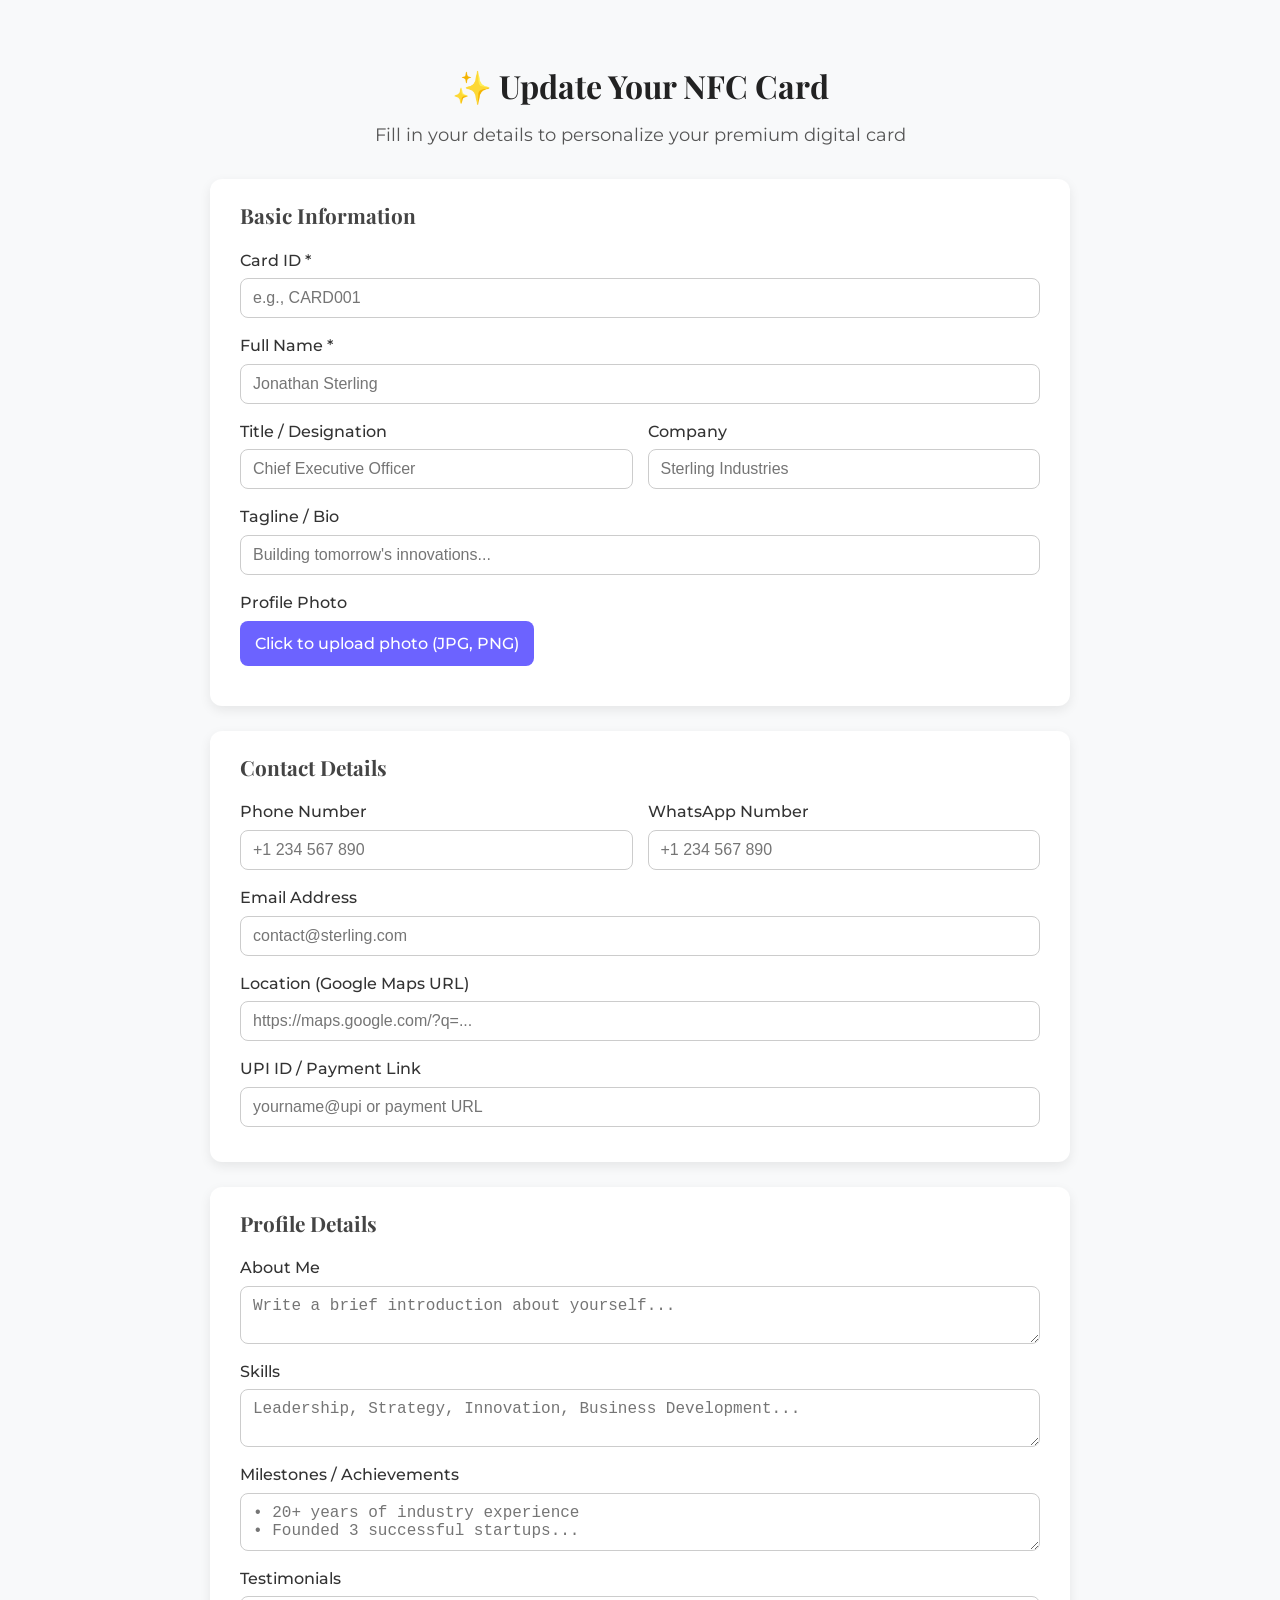
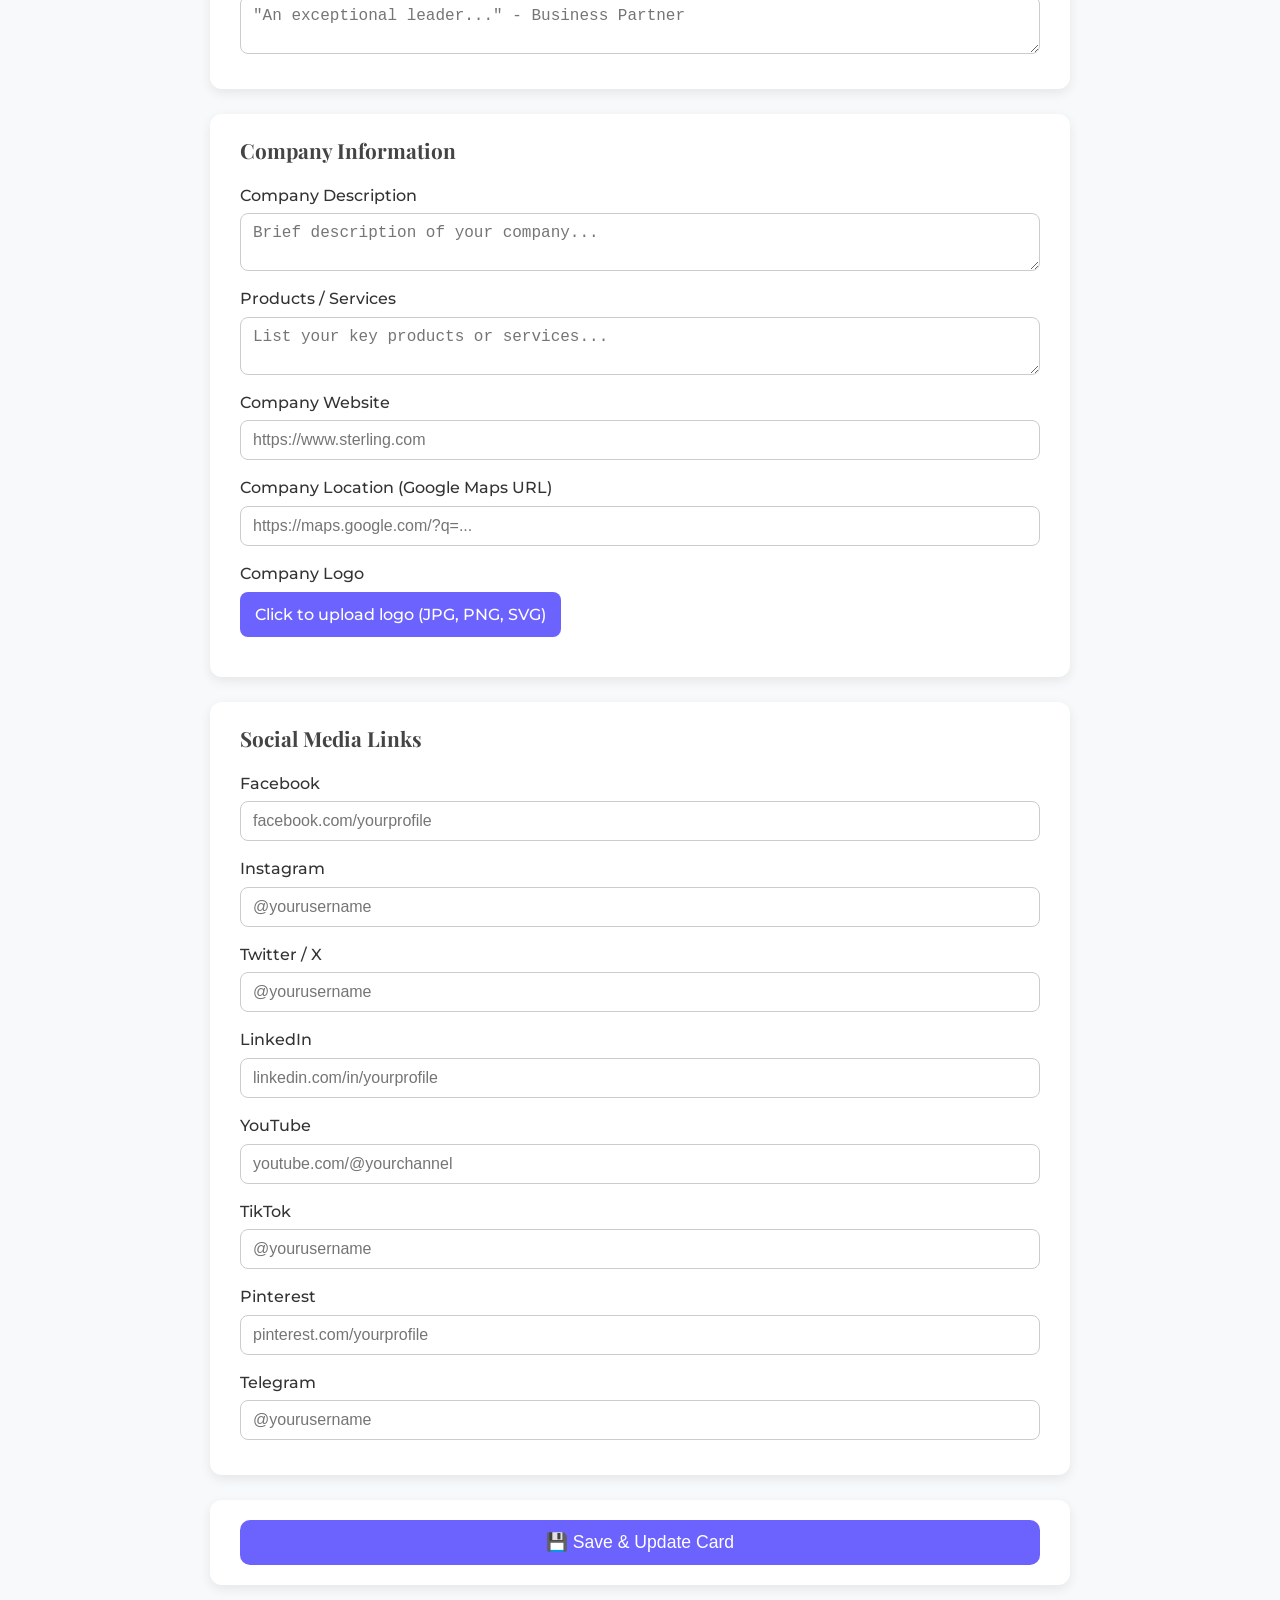
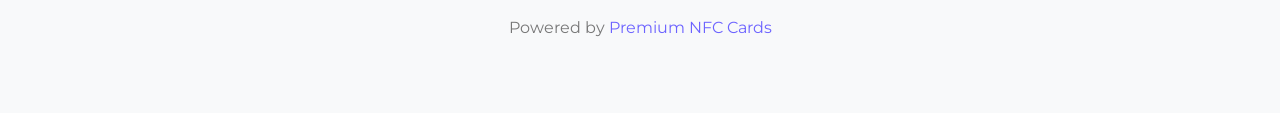
==== commit f2fcb14c: "Update index.html" ====
--- a/inputs/index.html
+++ b/inputs/index.html
@@ -48,7 +48,7 @@
           </label>
           <input type="file" id="photo" name="photo" accept="image/jpeg,image/png,image/webp" />
         </div>
-        <img id="photo-preview" style="display:none">
+        <img id="photo-preview" class="preview-image" alt="Photo Preview" style="display:none" />
       </div>
     </div>
 
@@ -127,7 +127,7 @@
           </label>
           <input type="file" id="logo" name="logo" accept="image/jpeg,image/png,image/svg+xml,image/webp" />
         </div>
-        <img id="logo-preview" class="preview-image" alt="Logo Preview" />
+        <img id="logo-preview" class="preview-image" alt="Logo Preview" style="display:none" />
       </div>
     </div>
 
